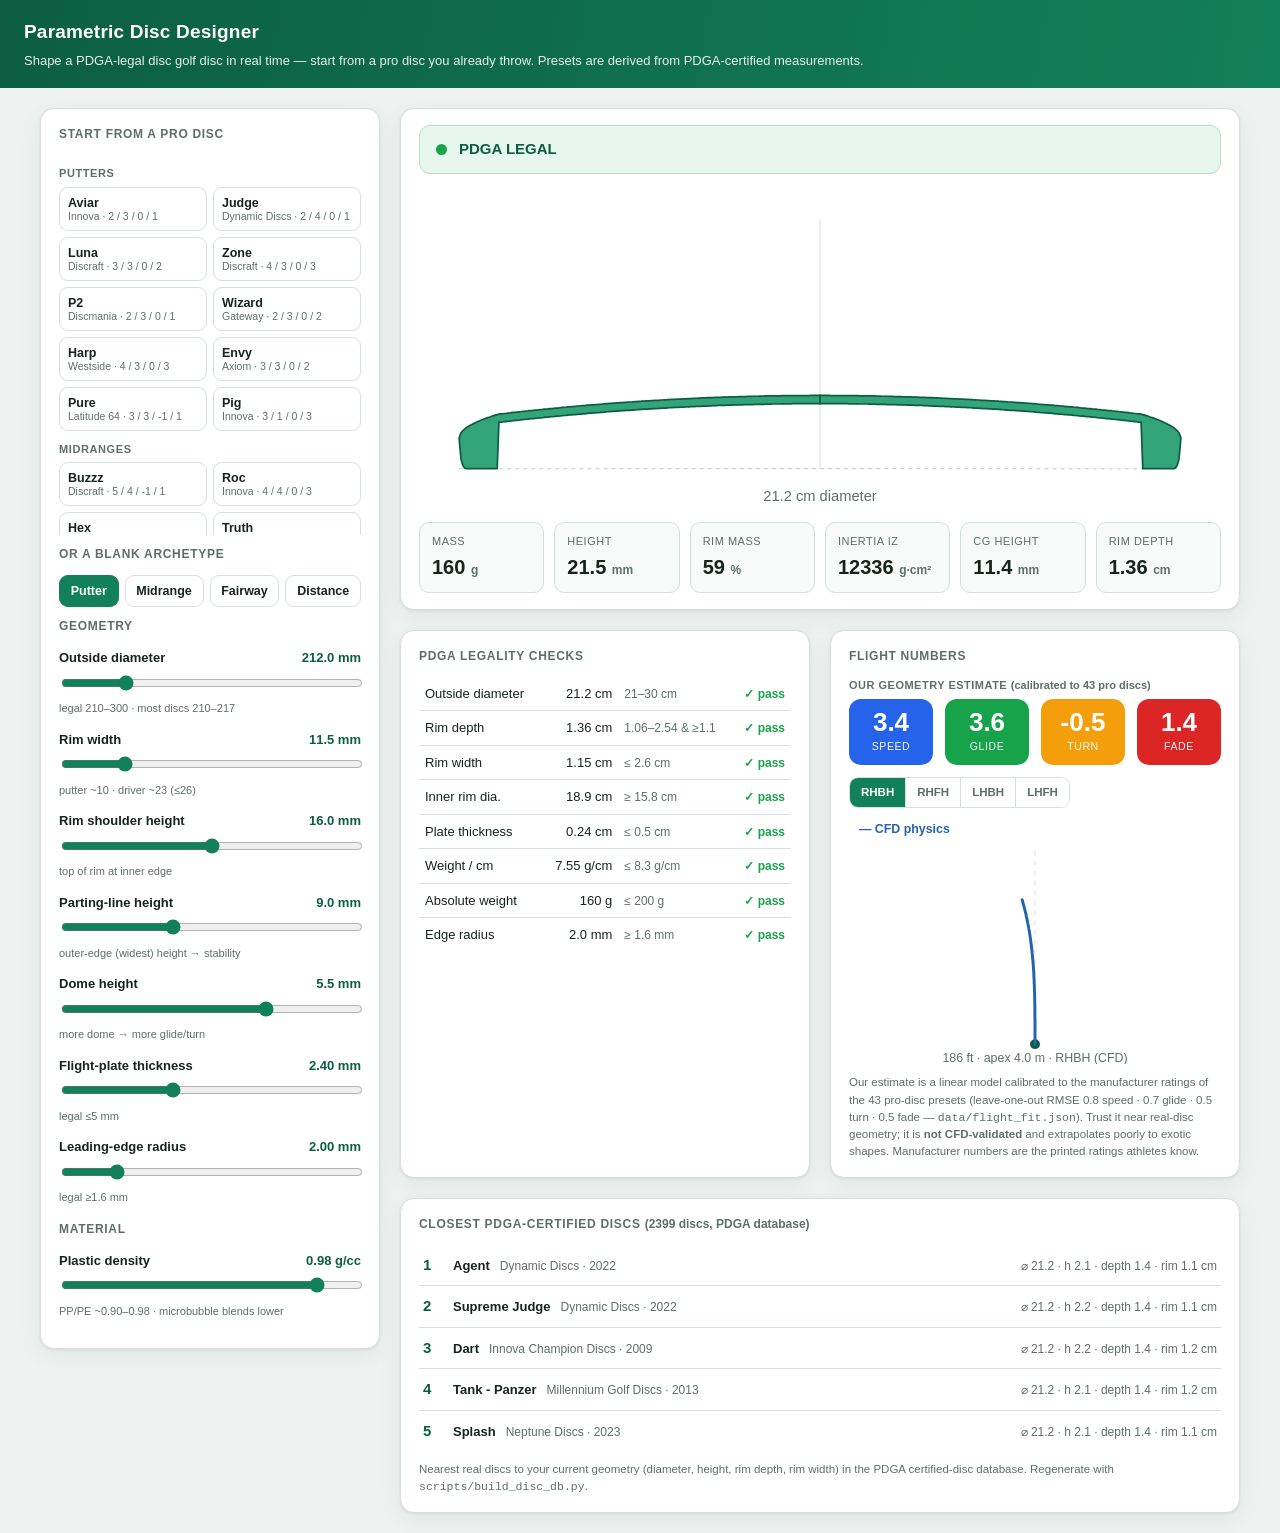
==== disc_designer.html @ d5e75ab6 "Disc Golf Production Lab: parametric designer, disc database, 6-DOF flight sim, CFD pipeline Co-Auth" ====
<!DOCTYPE html>
<html lang="en">
<head>
<meta charset="utf-8">
<meta name="viewport" content="width=device-width, initial-scale=1">
<title>Parametric Disc Designer</title>
<style>
  :root{
    --bg:#eef2f0; --panel:#ffffff; --ink:#16241d; --muted:#5d6f66;
    --line:#d6e0da; --accent:#12805a; --accent-d:#0c5e42;
    --pass:#16a34a; --fail:#dc2626;
    --speed:#2563eb; --glide:#16a34a; --turn:#f59e0b; --fade:#dc2626;
    --shadow:0 1px 3px rgba(20,40,30,.08),0 6px 24px rgba(20,40,30,.06);
  }
  *{box-sizing:border-box}
  body{margin:0;font:15px/1.5 -apple-system,BlinkMacSystemFont,"Segoe UI",Roboto,Helvetica,Arial,sans-serif;
       background:var(--bg);color:var(--ink)}
  header{padding:18px 24px;background:linear-gradient(100deg,var(--accent-d),var(--accent));color:#fff}
  header h1{margin:0;font-size:19px;letter-spacing:.2px}
  header p{margin:4px 0 0;font-size:13px;opacity:.9}
  .wrap{max-width:1240px;margin:20px auto;padding:0 20px;display:grid;
        grid-template-columns:340px 1fr;gap:20px;align-items:start}
  .card{background:var(--panel);border:1px solid var(--line);border-radius:14px;
        box-shadow:var(--shadow);padding:16px 18px}
  .card h2{margin:0 0 12px;font-size:12px;text-transform:uppercase;letter-spacing:.7px;color:var(--muted)}
  .cat{font-size:11px;font-weight:700;text-transform:uppercase;letter-spacing:.6px;color:var(--muted);margin:10px 0 5px}
  .presets{display:flex;flex-wrap:wrap;gap:6px;margin-bottom:2px}
  .presets button{flex:1 1 45%;padding:8px 8px;border:1px solid var(--line);background:#fff;color:var(--ink);
        border-radius:9px;font-size:12.5px;font-weight:600;cursor:pointer;transition:.15s;text-align:left}
  .presets button small{display:block;font-weight:500;font-size:10.5px;color:var(--muted)}
  .presets button:hover{border-color:var(--accent);color:var(--accent-d)}
  .presets button.active{background:var(--accent);border-color:var(--accent);color:#fff}
  .presets button.active small{color:#d8efe5}
  .presets.arch button{flex:1 1 auto;text-align:center}
  #prodiscs{max-height:380px;overflow-y:auto;padding-right:6px;margin-right:-6px}
  .slider{margin:13px 0}
  .slider .row{display:flex;justify-content:space-between;align-items:baseline;margin-bottom:2px}
  .slider label{font-size:13px;font-weight:600}
  .slider .val{font-variant-numeric:tabular-nums;font-size:13px;color:var(--accent-d);font-weight:700}
  .slider .hint{font-size:11px;color:var(--muted)}
  input[type=range]{width:100%;accent-color:var(--accent);height:22px}
  .stage{display:grid;grid-template-columns:1fr;gap:20px}
  .disc-view{position:relative}
  svg{width:100%;height:auto;display:block}
  .legalbar{display:flex;align-items:center;gap:12px;padding:12px 16px;border-radius:11px;font-weight:700;margin-bottom:14px}
  .legalbar.ok{background:#e7f6ee;color:#0c5e42;border:1px solid #b6e2c9}
  .legalbar.no{background:#fdeaea;color:#a71d1d;border:1px solid #f3c0c0}
  .legalbar .dot{width:11px;height:11px;border-radius:50%}
  .legalbar.ok .dot{background:var(--pass)} .legalbar.no .dot{background:var(--fail)}
  .grid2{display:grid;grid-template-columns:repeat(auto-fit,minmax(120px,1fr));gap:10px}
  .tile{background:#f7faf8;border:1px solid var(--line);border-radius:10px;padding:10px 12px}
  .tile .k{font-size:11px;color:var(--muted);text-transform:uppercase;letter-spacing:.5px}
  .tile .v{font-size:20px;font-weight:700;font-variant-numeric:tabular-nums;margin-top:2px}
  .tile .v small{font-size:12px;font-weight:600;color:var(--muted)}
  table.checks{width:100%;border-collapse:collapse;font-size:13px}
  table.checks td,table.checks th{padding:7px 6px;border-bottom:1px solid var(--line)}
  table.checks th{font-size:11px;text-transform:uppercase;letter-spacing:.5px;color:var(--muted);text-align:right;font-weight:700}
  table.checks th:first-child{text-align:left}
  table.checks tr:last-child td{border-bottom:none}
  .badge{display:inline-flex;align-items:center;gap:5px;font-weight:700;font-size:12px}
  .badge.p{color:var(--pass)} .badge.f{color:var(--fail)}
  .flight{display:flex;gap:12px;flex-wrap:wrap}
  .fnum{flex:1 1 80px;text-align:center;border-radius:12px;padding:10px 6px;color:#fff}
  .fnum .n{font-size:26px;font-weight:800;line-height:1}
  .fnum .l{font-size:10.5px;text-transform:uppercase;letter-spacing:.6px;opacity:.95;margin-top:4px}
  .fnum.ghost{background:#fff!important;border:2px dashed var(--line);color:var(--ink)}
  .fnum.ghost .l{color:var(--muted)}
  .flightlbl{font-size:11px;font-weight:700;color:var(--muted);text-transform:uppercase;letter-spacing:.5px;margin:10px 0 6px}
  .note{font-size:11.5px;color:var(--muted);margin-top:10px}
  .two{display:grid;grid-template-columns:1fr 1fr;gap:20px}
  .match{display:flex;align-items:baseline;gap:10px;padding:9px 4px;border-bottom:1px solid var(--line);font-size:13px}
  .match:last-child{border-bottom:none}
  .match .rank{font-weight:800;color:var(--accent-d);font-size:15px;min-width:20px}
  .match .name{font-weight:700}
  .match .mfr{color:var(--muted);font-size:12px}
  .match .specs{margin-left:auto;font-variant-numeric:tabular-nums;font-size:12px;color:var(--muted);text-align:right}
  .protag{display:inline-block;background:#eaf5f0;border:1px solid #b6e2c9;color:#0c5e42;
          border-radius:7px;padding:2px 8px;font-size:11.5px;font-weight:700;margin-left:8px}
  .handtoggle{display:flex;gap:0;border:1px solid var(--line);border-radius:9px;overflow:hidden;width:fit-content}
  .handtoggle button{border:none;background:#fff;font:inherit;font-size:11.5px;font-weight:700;
    padding:6px 11px;cursor:pointer;color:var(--muted);border-right:1px solid var(--line)}
  .handtoggle button:last-child{border-right:none}
  .handtoggle button.active{background:var(--accent);color:#fff}
  @media(max-width:1000px){.wrap{grid-template-columns:1fr}.two{grid-template-columns:1fr}}
</style>
</head>
<body>
<header>
  <h1>Parametric Disc Designer</h1>
  <p>Shape a PDGA-legal disc golf disc in real time — start from a pro disc you already throw. Presets are derived from PDGA-certified measurements.</p>
</header>

<div class="wrap">
  <!-- CONTROLS -->
  <div class="card" id="controls">
    <h2>Start from a pro disc</h2>
    <div id="prodiscs"></div>
    <div style="height:10px"></div>
    <h2>Or a blank archetype</h2>
    <div class="presets arch" id="presets"></div>
    <div style="height:8px"></div>
    <h2>Geometry</h2>
    <div id="geo"></div>
    <h2 style="margin-top:14px">Material</h2>
    <div id="mat"></div>
  </div>

  <!-- STAGE -->
  <div class="stage">
    <div class="card disc-view">
      <div id="legalbar" class="legalbar ok"><span class="dot"></span><span id="legaltext">PDGA LEGAL</span></div>
      <svg id="svg" viewBox="0 0 600 240" preserveAspectRatio="xMidYMid meet" aria-label="disc cross-section"></svg>
      <div class="grid2" id="tiles" style="margin-top:14px"></div>
      <div id="fidelity"></div>
    </div>

    <div class="two">
      <div class="card">
        <h2>PDGA legality checks</h2>
        <table class="checks"><tbody id="checks"></tbody></table>
      </div>
      <div class="card">
        <h2>Flight numbers</h2>
        <div id="mfrflight"></div>
        <div class="flightlbl">Our geometry estimate <span style="text-transform:none;letter-spacing:0;font-weight:600" id="estlbl"></span></div>
        <div class="flight" id="flight"></div>
        <div class="handtoggle" id="hand" style="margin-top:12px"></div>
        <svg id="path" viewBox="0 0 300 200" style="margin-top:8px" aria-label="illustrative flight path"></svg>
        <div class="note" id="estnote"></div>
      </div>
    </div>

    <div class="card">
      <h2>Closest PDGA-certified discs <span style="text-transform:none;letter-spacing:0;font-weight:600" id="dbcount"></span></h2>
      <div id="matches"></div>
      <div class="note">Nearest real discs to your current geometry (diameter, height, rim depth, rim width) in the PDGA certified-disc database. Regenerate with <code>scripts/build_disc_db.py</code>.</div>
    </div>
  </div>
</div>

<script src="disc_db.js"></script>
<script src="pro_discs.js"></script>
<script src="flight_fit.js"></script>
<script src="cfd_surrogate.js"></script>
<script src="cfd_flight.js"></script>
<script>
/* ---- compute (1:1 port of disc_model.py / disc_compute.js) ---- */
const clamp=(v,lo,hi)=>Math.min(Math.max(v,lo),hi);
function derived(p){const R=p.D_out_mm/2;return{R,R_in:R-p.rim_width_mm};}
function zTop(p,r){const{R,R_in}=derived(p);if(r<=R_in){const x=clamp(r/Math.max(R_in,1e-9),0,1);return p.rim_shoulder_mm+p.dome_mm*(1-Math.pow(x,2));}const u=clamp((r-R_in)/Math.max(p.rim_width_mm,1e-9),0,1);const drop=p.rim_shoulder_mm-p.parting_line_mm;return p.parting_line_mm+drop*Math.pow(1-u,1/2);}
function zBot(p,r){const{R,R_in}=derived(p);if(r<=R_in)return zTop(p,r)-p.plate_thick_mm;if(r>=R-p.nose_radius_mm){const t=clamp((r-(R-p.nose_radius_mm))/Math.max(p.nose_radius_mm,1e-9),0,1);return p.parting_line_mm*(1-Math.sqrt(Math.max(1-t*t,0)));}return 0;}
function massProperties(p,n){n=n||3000;const{R,R_in}=derived(p);const dr=R/(n-1);let V=0,Iz=0,Vz=0,rimV=0;for(let i=0;i<n;i++){const r=R*i/(n-1);const top=zTop(p,r),bot=zBot(p,r);const h=Math.max(top-bot,0);const zmid=.5*(top+bot);const ringV=2*Math.PI*r*h*dr;V+=ringV;Vz+=ringV*zmid;if(r>R_in)rimV+=ringV;const r_cm=r/10,h_cm=h/10;const dm=p.density_gcc*2*Math.PI*r_cm*h_cm*(dr/10);Iz+=dm*r_cm*r_cm;}const V_cm3=V/1000;return{volume_cm3:V_cm3,mass_g:V_cm3*p.density_gcc,Iz_gcm2:Iz,cg_height_mm:V>0?Vz/V:0,rim_mass_fraction:V>0?rimV/V:0,cavity_depth_mm:zTop(p,R_in)-p.plate_thick_mm,total_height_mm:zTop(p,0),inner_rim_dia_mm:2*R_in};}
function pdgaCheck(p,mp){mp=mp||massProperties(p);const D=p.D_out_mm/10,cav=mp.cavity_depth_mm/10,c=[];const add=(n,ok,v,l)=>c.push({name:n,pass:!!ok,value:v,limit:l});add("Outside diameter",D>=21&&D<=30,D.toFixed(1)+" cm","21–30 cm");add("Rim depth",cav>=.05*D&&cav<=.12*D&&cav>=1.1,cav.toFixed(2)+" cm",(.05*D).toFixed(2)+"–"+(.12*D).toFixed(2)+" & ≥1.1");add("Rim width",p.rim_width_mm/10<=2.6,(p.rim_width_mm/10).toFixed(2)+" cm","≤ 2.6 cm");add("Inner rim dia.",mp.inner_rim_dia_mm/10>=15.8,(mp.inner_rim_dia_mm/10).toFixed(1)+" cm","≥ 15.8 cm");add("Plate thickness",p.plate_thick_mm/10<=.5,(p.plate_thick_mm/10).toFixed(2)+" cm","≤ 0.5 cm");add("Weight / cm",mp.mass_g<=8.3*D,(mp.mass_g/D).toFixed(2)+" g/cm","≤ 8.3 g/cm");add("Absolute weight",mp.mass_g<=200,mp.mass_g.toFixed(0)+" g","≤ 200 g");add("Edge radius",p.nose_radius_mm>=1.6,p.nose_radius_mm.toFixed(1)+" mm","≥ 1.6 mm");return{checks:c,all:c.every(x=>x.pass)};}
function flightEstimate(p,mp){
  mp=mp||massProperties(p);
  if(typeof FLIGHT_FIT!=="undefined"){
    // calibrated linear models (scripts/fit_flight_numbers.py) — fit to the
    // manufacturer flight numbers of the pro-disc presets (data/pro_discs.json)
    const feat={rw:p.rim_width_mm,dia:p.D_out_mm,dome:p.dome_mm,
      h:mp.total_height_mm,cav:mp.cavity_depth_mm,
      pr:p.parting_line_mm/Math.max(p.rim_shoulder_mm,1e-9)};
    const out={};
    for(const k of ["speed","glide","turn","fade"]){
      const m=FLIGHT_FIT[k];
      let v=m.intercept;
      for(const f in m.features)v+=m.features[f]*feat[f];
      out[k]=Math.round(clamp(v,m.clamp[0],m.clamp[1])*10)/10;
    }
    return out;
  }
  // fallback: original uncalibrated heuristic (flight_fit.js missing)
  const speed=clamp(1+(p.rim_width_mm-6)/1.65,1,14);const glide=clamp(2+p.dome_mm/1.4+(mp.total_height_mm-18)/6,1,7);const understab=(p.parting_line_mm/Math.max(p.rim_shoulder_mm,1e-9))+p.dome_mm/12;const turn=clamp(1-(understab-.55)*8,-5,1);const fade=clamp(.5+(p.rim_width_mm-10)/6-p.dome_mm/10,0,5);return{speed:Math.round(speed*10)/10,glide:Math.round(glide*10)/10,turn:Math.round(turn*10)/10,fade:Math.round(fade*10)/10};
}

/* ---- parameter definitions & archetype presets ---- */
const PARAMS=[
  {k:"D_out_mm",label:"Outside diameter",min:210,max:220,step:.1,unit:"mm",hint:"legal 210–300 · most discs 210–217",grp:"geo"},
  {k:"rim_width_mm",label:"Rim width",min:8,max:26,step:.1,unit:"mm",hint:"putter ~10 · driver ~23 (≤26)",grp:"geo"},
  {k:"rim_shoulder_mm",label:"Rim shoulder height",min:10,max:22,step:.1,unit:"mm",hint:"top of rim at inner edge",grp:"geo"},
  {k:"parting_line_mm",label:"Parting-line height",min:5,max:16,step:.1,unit:"mm",hint:"outer-edge (widest) height → stability",grp:"geo"},
  {k:"dome_mm",label:"Dome height",min:0,max:8,step:.1,unit:"mm",hint:"more dome → more glide/turn",grp:"geo"},
  {k:"plate_thick_mm",label:"Flight-plate thickness",min:1.2,max:4.5,step:.05,unit:"mm",hint:"legal ≤5 mm",grp:"geo"},
  {k:"nose_radius_mm",label:"Leading-edge radius",min:1.6,max:4,step:.05,unit:"mm",hint:"legal ≥1.6 mm",grp:"geo"},
  {k:"density_gcc",label:"Plastic density",min:.85,max:1.00,step:.005,unit:"g/cc",hint:"PP/PE ~0.90–0.98 · microbubble blends lower",grp:"mat"},
];
const PRESETS={
  Putter:{D_out_mm:212,rim_width_mm:11.5,rim_shoulder_mm:16,parting_line_mm:9,dome_mm:5.5,plate_thick_mm:2.4,nose_radius_mm:2.0,density_gcc:.98},
  Midrange:{D_out_mm:212,rim_width_mm:13.5,rim_shoulder_mm:14.5,parting_line_mm:10,dome_mm:3.5,plate_thick_mm:2.2,nose_radius_mm:2.2,density_gcc:.97},
  Fairway:{D_out_mm:212,rim_width_mm:17.5,rim_shoulder_mm:13.5,parting_line_mm:9,dome_mm:2.0,plate_thick_mm:1.9,nose_radius_mm:1.8,density_gcc:.95},
  Distance:{D_out_mm:211,rim_width_mm:22,rim_shoulder_mm:13.5,parting_line_mm:8,dome_mm:1.0,plate_thick_mm:1.6,nose_radius_mm:1.7,density_gcc:.90},
};

/* ---- pro disc library ------------------------------------------------
   PRO_DISCS is generated from data/pro_discs.json by scripts/build_disc_db.py
   (loaded via pro_discs.js): PDGA-certified measurements (dia/h/rd/rw in mm,
   wt in g) + manufacturer flight numbers. Geometry derivation below fills in
   what the PDGA doesn't publish (plate thickness, parting line, nose radius)
   with per-class estimates. */
if(typeof PRO_DISCS==="undefined")window.PRO_DISCS=[];
const CLASS_EST={ // per-class estimates for what PDGA doesn't publish
  Putter:  {plate:3.2,nose:3.0},
  Midrange:{plate:2.6,nose:2.5},
  Fairway: {plate:2.0,nose:2.0},
  Distance:{plate:1.7,nose:1.7},
};
function paramsFromCertified(d){
  const est=CLASS_EST[d.cls];
  const shoulder=d.rd+est.plate;                       // cavity depth = shoulder − plate
  const dome=clamp(d.h-shoulder,0.2,8);                // total height = shoulder + dome
  const stab=d.fl?d.fl[3]+d.fl[2]:1;                   // fade+turn: net stability (neutral if unknown)
  const parting=clamp(shoulder*(0.60-0.04*stab),5,shoulder-2); // estimated: lower parting line → more overstable
  const p={D_out_mm:d.dia,rim_width_mm:d.rw,rim_shoulder_mm:+shoulder.toFixed(1),
    parting_line_mm:+parting.toFixed(1),dome_mm:+dome.toFixed(1),
    plate_thick_mm:est.plate,nose_radius_mm:est.nose,density_gcc:.95};
  // fit density so the model's mass lands on the certified max weight (clamped to real
  // plastics). PDGA lists max weight rounded up, so also respect the exact 8.3 g/cm rule.
  const target=Math.min(d.wt,8.3*d.dia/10)-0.5;
  const vol=massProperties({...p,density_gcc:1}).volume_cm3;
  p.density_gcc=+clamp(target/Math.max(vol,1e-9),.85,1.00).toFixed(3);
  return p;
}

let P={...PRESETS.Putter};
let activePro=null;     // index into PRO_DISCS, or null
let importedDisc=null;  // disc handed over from the database browser (index.html), or null
function activeDisc(){return activePro!==null?PRO_DISCS[activePro]:importedDisc;}

/* ---- build controls ---- */
const geoEl=document.getElementById("geo"),matEl=document.getElementById("mat");
const sliderEls={};
PARAMS.forEach(def=>{
  const wrap=document.createElement("div");wrap.className="slider";
  wrap.innerHTML=`<div class="row"><label>${def.label}</label><span class="val" id="v_${def.k}"></span></div>
    <input type="range" min="${def.min}" max="${def.max}" step="${def.step}" id="s_${def.k}">
    <div class="hint">${def.hint}</div>`;
  (def.grp==="mat"?matEl:geoEl).appendChild(wrap);
  const input=wrap.querySelector("input");
  input.addEventListener("input",()=>{P[def.k]=parseFloat(input.value);clearActivePreset();activePro=null;importedDisc=null;render();});
  sliderEls[def.k]={input,val:wrap.querySelector(`#v_${def.k}`),def};
});

const proEl=document.getElementById("prodiscs");
if(!PRO_DISCS.length)proEl.innerHTML='<div class="hint" style="font-size:12px;color:var(--muted)">pro_discs.js not found — run <code>scripts/build_disc_db.py</code></div>';
["Putter","Midrange","Fairway","Distance"].forEach(cls=>{
  const lbl=document.createElement("div");lbl.className="cat";lbl.textContent=cls+"s";
  proEl.appendChild(lbl);
  const row=document.createElement("div");row.className="presets";
  PRO_DISCS.forEach((d,i)=>{
    if(d.cls!==cls)return;
    const b=document.createElement("button");b.dataset.pro=i;
    b.innerHTML=`${d.name}<small>${d.mfr} · ${d.fl.join(" / ")}</small>`;
    b.addEventListener("click",()=>{P=paramsFromCertified(d);activePro=i;importedDisc=null;
      setActivePreset(null);setActivePro(i);syncSliders();render();});
    row.appendChild(b);
  });
  proEl.appendChild(row);
});
function setActivePro(i){proEl.querySelectorAll("button").forEach(b=>b.classList.toggle("active",b.dataset.pro==i));}

const presetsEl=document.getElementById("presets");
Object.keys(PRESETS).forEach(name=>{
  const b=document.createElement("button");b.textContent=name;b.dataset.p=name;
  b.addEventListener("click",()=>{P={...PRESETS[name]};activePro=null;importedDisc=null;
    setActivePreset(name);setActivePro(-1);syncSliders();render();});
  presetsEl.appendChild(b);
});
function setActivePreset(n){[...presetsEl.children].forEach(b=>b.classList.toggle("active",b.dataset.p===n));}
function clearActivePreset(){setActivePreset(null);setActivePro(-1);}
function syncSliders(){PARAMS.forEach(d=>{sliderEls[d.k].input.value=P[d.k];});}

/* ---- closest certified discs ---- */
const DB=(typeof DISC_DB!=="undefined")?DISC_DB:[];
document.getElementById("dbcount").textContent=DB.length?`(${DB.length} discs, PDGA database)`:"(disc_db.js not found — run scripts/build_disc_db.py)";
function closestDiscs(mp,k){
  // distance in mm-space, each dimension scaled by a typical spread
  const q=[P.D_out_mm,mp.total_height_mm,mp.cavity_depth_mm,P.rim_width_mm];
  const w=[1/3,1/1.5,1/1,1/1];  // dia varies least per mm of "feel"; rim width/depth matter most
  return DB.map(d=>{
    let s=0;for(let j=0;j<4;j++){const diff=(q[j]-d[2+j])*w[j];s+=diff*diff;}
    return{d,score:Math.sqrt(s)};
  }).sort((a,b)=>a.score-b.score).slice(0,k);
}

/* ---- rendering ---- */
const svg=document.getElementById("svg");
function render(){
  PARAMS.forEach(d=>{const s=sliderEls[d.k];s.val.textContent=P[d.k].toFixed(d.step<.1?2:1)+" "+d.unit;});
  const mp=massProperties(P),chk=pdgaCheck(P,mp),fl=flightEstimate(P,mp);

  /* legal bar */
  const lb=document.getElementById("legalbar"),lt=document.getElementById("legaltext");
  lb.className="legalbar "+(chk.all?"ok":"no");
  const ad=activeDisc();
  lt.innerHTML=(chk.all?"PDGA LEGAL":"OUT OF SPEC — "+chk.checks.filter(c=>!c.pass).map(c=>c.name).join(", "))
    +(ad?`<span class="protag">based on ${ad.mfr} ${ad.name}</span>`:"");

  /* cross-section */
  drawSection(mp);

  /* tiles */
  const tiles=[
    ["Mass",mp.mass_g.toFixed(0),"g"],
    ["Height",mp.total_height_mm.toFixed(1),"mm"],
    ["Rim mass",(mp.rim_mass_fraction*100).toFixed(0),"%"],
    ["Inertia Iz",mp.Iz_gcm2.toFixed(0),"g·cm²"],
    ["CG height",mp.cg_height_mm.toFixed(1),"mm"],
    ["Rim depth",(mp.cavity_depth_mm/10).toFixed(2),"cm"],
  ];
  document.getElementById("tiles").innerHTML=tiles.map(t=>
    `<div class="tile"><div class="k">${t[0]}</div><div class="v">${t[1]} <small>${t[2]}</small></div></div>`).join("");

  /* certified-vs-model fidelity table */
  const fid=document.getElementById("fidelity");
  if(ad){
    const d=ad;
    const rows=[
      ["Diameter",d.dia/10+" cm",(P.D_out_mm/10).toFixed(1)+" cm"],
      ["Height",(d.h/10).toFixed(1)+" cm",(mp.total_height_mm/10).toFixed(1)+" cm"],
      ["Rim depth",(d.rd/10).toFixed(1)+" cm",(mp.cavity_depth_mm/10).toFixed(2)+" cm"],
      ["Rim width",(d.rw/10).toFixed(1)+" cm",(P.rim_width_mm/10).toFixed(2)+" cm"],
      ["Max weight",d.wt.toFixed(1)+" g",mp.mass_g.toFixed(1)+" g"],
    ];
    fid.innerHTML=`<h2 style="margin-top:16px">PDGA-certified spec vs this model</h2>
      <table class="checks"><tbody>
      <tr><th>Property</th><th>Certified</th><th>Model</th></tr>
      ${rows.map(r=>`<tr><td>${r[0]}</td><td style="text-align:right;font-variant-numeric:tabular-nums">${r[1]}</td><td style="text-align:right;font-variant-numeric:tabular-nums">${r[2]}</td></tr>`).join("")}
      </tbody></table>
      <div class="note">Certified values from the PDGA database. Plate thickness, parting line, and nose radius aren't published — the model estimates them per class, so small differences are expected.</div>`;
  }else fid.innerHTML="";

  /* checks */
  document.getElementById("checks").innerHTML=chk.checks.map(c=>
    `<tr><td>${c.name}</td><td style="text-align:right;font-variant-numeric:tabular-nums">${c.value}</td>
     <td style="color:var(--muted);font-size:12px">${c.limit}</td>
     <td style="text-align:right"><span class="badge ${c.pass?'p':'f'}">${c.pass?'✓ pass':'✕ fail'}</span></td></tr>`).join("");

  /* flight numbers: manufacturer (if pro preset) + our estimate */
  const cols={speed:"var(--speed)",glide:"var(--glide)",turn:"var(--turn)",fade:"var(--fade)"};
  const mfr=document.getElementById("mfrflight");
  if(ad&&ad.fl){
    mfr.innerHTML=`<div class="flightlbl">${ad.mfr} ${ad.name} — manufacturer rating</div>
      <div class="flight">${["speed","glide","turn","fade"].map((k,j)=>
      `<div class="fnum" style="background:${cols[k]}"><div class="n">${ad.fl[j]}</div><div class="l">${k}</div></div>`).join("")}</div>`;
  }else mfr.innerHTML="";
  document.getElementById("flight").innerHTML=["speed","glide","turn","fade"].map(k=>
    `<div class="fnum ${ad&&ad.fl?"ghost":""}" style="background:${cols[k]}"><div class="n">${fl[k]}</div><div class="l">${k}</div></div>`).join("");
  drawPath(fl);

  /* closest certified discs */
  if(DB.length){
    const top=closestDiscs(mp,5);
    document.getElementById("matches").innerHTML=top.map((m,i)=>
      `<div class="match"><span class="rank">${i+1}</span>
        <span class="name">${m.d[1]}</span><span class="mfr">${m.d[0]} · ${m.d[8]}</span>
        <span class="specs">⌀ ${(m.d[2]/10).toFixed(1)} · h ${(m.d[3]/10).toFixed(1)} · depth ${(m.d[4]/10).toFixed(1)} · rim ${(m.d[5]/10).toFixed(1)} cm</span>
      </div>`).join("");
  }
}

function drawSection(mp){
  const R=P.D_out_mm/2, N=200;
  const pts=[];for(let i=0;i<N;i++){const r=R*i/(N-1);pts.push([r,zBot(P,r)]);}
  for(let i=N-1;i>=0;i--){const r=R*i/(N-1);pts.push([r,zTop(P,r)]);}
  // world bounds
  const maxZ=mp.total_height_mm+2, W=600,H=240,pad=30;
  const sx=(W-2*pad)/(2*R), sz=(H-2*pad)/maxZ, s=Math.min(sx,sz);
  const cx=W/2, gy=H-pad; // ground baseline
  const X=(r,sgn)=>cx+sgn*r*s, Y=z=>gy-z*s;
  const half=sgn=>{let d="M";pts.forEach((pt,i)=>{d+=(i?"L":"")+X(pt[0],sgn).toFixed(1)+","+Y(pt[1]).toFixed(1)+" ";});return d+"Z";};
  const grid=`<line x1="${pad}" y1="${gy}" x2="${W-pad}" y2="${gy}" stroke="#c9d6cf" stroke-dasharray="3 3"/>
    <line x1="${cx}" y1="${pad-6}" x2="${cx}" y2="${gy}" stroke="#e0e8e3"/>`;
  const dimW=`<text x="${cx}" y="${H-6}" text-anchor="middle" fill="#5d6f66" font-size="11">${(P.D_out_mm/10).toFixed(1)} cm diameter</text>`;
  svg.innerHTML=grid+
    `<path d="${half(1)}" fill="#1d9b6c" fill-opacity=".9" stroke="#0c5e42" stroke-width="1.3"/>`+
    `<path d="${half(-1)}" fill="#1d9b6c" fill-opacity=".9" stroke="#0c5e42" stroke-width="1.3"/>`+
    dimW;
}

/* ---- throw style: which way turn/fade break depends on hand + grip ----
   RHBH and LHFH: turn drifts right, fade breaks left.
   LHBH and RHFH: the exact mirror. */
const THROW_STYLES=["RHBH","RHFH","LHBH","LHFH"];
const THROW_MIRROR={RHBH:1,LHFH:1,RHFH:-1,LHBH:-1};
let throwStyle="RHBH";
const handEl=document.getElementById("hand");
THROW_STYLES.forEach(s=>{
  const b=document.createElement("button");b.textContent=s;b.dataset.ts=s;
  b.addEventListener("click",()=>{throwStyle=s;
    [...handEl.children].forEach(x=>x.classList.toggle("active",x.dataset.ts===s));render();});
  handEl.appendChild(b);
});
handEl.firstChild.classList.add("active");

function pathFor(fl,mirror,teeY,topY,cx){
  const dist=fl.speed*7+fl.glide*8; // ~feet
  const maxDist=14*7+7*8;
  const span=teeY-topY, amp=70;
  const rightPush=Math.max(0,-fl.turn), leftPush=fl.fade;
  let d="M";const K=60;
  for(let i=0;i<=K;i++){const t=i/K;
    const y=teeY-span*(dist/maxDist)*t;
    const dx=rightPush*(amp/5)*Math.sin(Math.PI*t*0.92)-leftPush*(amp/6)*Math.pow(clamp((t-.45)/.55,0,1),2);
    d+=(i?"L":"")+(cx+mirror*dx).toFixed(1)+","+y.toFixed(1)+" ";}
  return d;
}
function drawPath(fl){
  const el=document.getElementById("path"),W=300,Ht=200,pad=16;
  const teeY=Ht-pad, topY=pad+10, cx=W/2, span=teeY-topY;
  const mirror=THROW_MIRROR[throwStyle];
  const ad=activeDisc();

  // CFD-surrogate physics: geometry -> aero coeffs -> real 6-DOF trajectory.
  // Falls back to the old flight-number heuristic path if the CFD files are absent.
  let cfd=null;
  if(typeof CFDFlight!=="undefined" && typeof CFD_SURROGATE!=="undefined"){
    try{
      const res=CFDFlight.simulateFlight(P,massProperties(P),{v0:24,launch_deg:10,handed:"RHBH"});
      const pxPerFt=span/250;                       // ~big-arm distance fills the box
      let d="M"; const N=res.x.length, step=Math.max(1,Math.floor(N/80));
      for(let i=0;i<N;i+=step){                      // x downrange -> up; +y (left) -> across
        const vx=cx-mirror*(res.y[i]/0.3048)*pxPerFt;
        const vy=teeY-Math.min((res.x[i]/0.3048)*pxPerFt,span);
        d+=(d.length>1?"L":"")+vx.toFixed(1)+","+vy.toFixed(1)+" ";
      }
      cfd={d,distFt:res.distance_ft,apex:res.apex_m};
    }catch(e){cfd=null;}
  }

  let paths="",legend="";
  if(ad&&ad.fl){
    const mfrFl={speed:ad.fl[0],glide:ad.fl[1],turn:ad.fl[2],fade:ad.fl[3]};
    paths+=`<path d="${pathFor(mfrFl,mirror,teeY,topY,cx)}" fill="none" stroke="#12805a" stroke-width="2.6" stroke-linecap="round"/>`;
  }
  if(cfd){
    paths+=`<path d="${cfd.d}" fill="none" stroke="#2563b0" stroke-width="2.4" stroke-linecap="round" stroke-linejoin="round"/>`;
    legend=(ad&&ad.fl?`<text x="8" y="14" fill="#12805a" font-size="10" font-weight="700">— rated</text>`:"")+
           `<text x="8" y="${ad&&ad.fl?27:14}" fill="#2563b0" font-size="10" font-weight="700">— CFD physics</text>`;
  }else{
    paths+=`<path d="${pathFor(fl,mirror,teeY,topY,cx)}" fill="none" stroke="#8aa89b" stroke-width="2" stroke-dasharray="5 4" stroke-linecap="round"/>`;
  }
  const cap=cfd?`${cfd.distFt.toFixed(0)} ft · apex ${cfd.apex.toFixed(1)} m · ${throwStyle} (CFD)`
               :`tee · illustrative ${throwStyle} flat throw`;
  el.innerHTML=`<line x1="${cx}" y1="${teeY}" x2="${cx}" y2="${topY}" stroke="#e0e8e3" stroke-dasharray="4 4"/>
    <circle cx="${cx}" cy="${teeY}" r="4" fill="#0c5e42"/>${paths}${legend}
    <text x="${cx}" y="${Ht-2}" text-anchor="middle" fill="#5d6f66" font-size="10">${cap}</text>`;
}

/* ---- disc handed over from the database browser (index.html) via URL hash ---- */
function loadFromHash(){
  const m=location.hash.match(/^#disc\?(.*)$/);
  if(!m)return false;
  const q=new URLSearchParams(m[1]);
  const num=k=>parseFloat(q.get(k));
  const d={mfr:q.get("mfr")||"?",name:q.get("name")||"?",
    dia:num("dia"),h:num("h"),rd:num("rd"),rw:num("rw"),wt:num("wt"),fl:null};
  if([d.dia,d.h,d.rd,d.rw,d.wt].some(v=>!isFinite(v)))return false;
  d.cls=d.rw<13?"Putter":d.rw<16?"Midrange":d.rw<21?"Fairway":"Distance";
  P=paramsFromCertified(d);importedDisc=d;activePro=null;
  // big vintage discs can exceed the default slider ranges — widen to fit
  PARAMS.forEach(def=>{const s=sliderEls[def.k].input;
    if(P[def.k]>parseFloat(s.max))s.max=Math.ceil(P[def.k]);
    if(P[def.k]<parseFloat(s.min))s.min=Math.floor(P[def.k]);});
  setActivePreset(null);setActivePro(-1);
  return true;
}
if(typeof FLIGHT_FIT==="undefined"){
  document.getElementById("estlbl").textContent="(uncalibrated heuristic — run scripts/fit_flight_numbers.py)";
  document.getElementById("estnote").innerHTML="Our estimate is a rough geometry heuristic — <b>not calibrated, not CFD-validated</b>. Run <code>scripts/fit_flight_numbers.py</code> to generate <code>flight_fit.js</code>.";
}else{
  // pull calibration stats straight from the fit so this text can't go stale
  const n=PRO_DISCS.length||"the";
  const rm=k=>FLIGHT_FIT[k].loo_rmse.toFixed(1);
  document.getElementById("estlbl").textContent=`(calibrated to ${n} pro discs)`;
  document.getElementById("estnote").innerHTML=
    `Our estimate is a linear model calibrated to the manufacturer ratings of the ${n} pro-disc presets `+
    `(leave-one-out RMSE ${rm("speed")} speed · ${rm("glide")} glide · ${rm("turn")} turn · ${rm("fade")} fade — `+
    `<code>data/flight_fit.json</code>). Trust it near real-disc geometry; it is <b>not CFD-validated</b> and `+
    `extrapolates poorly to exotic shapes. Manufacturer numbers are the printed ratings athletes know.`;
}
if(!loadFromHash())setActivePreset("Putter");
window.addEventListener("hashchange",()=>{if(loadFromHash()){syncSliders();render();}});
syncSliders();render();
</script>
</body>
</html>
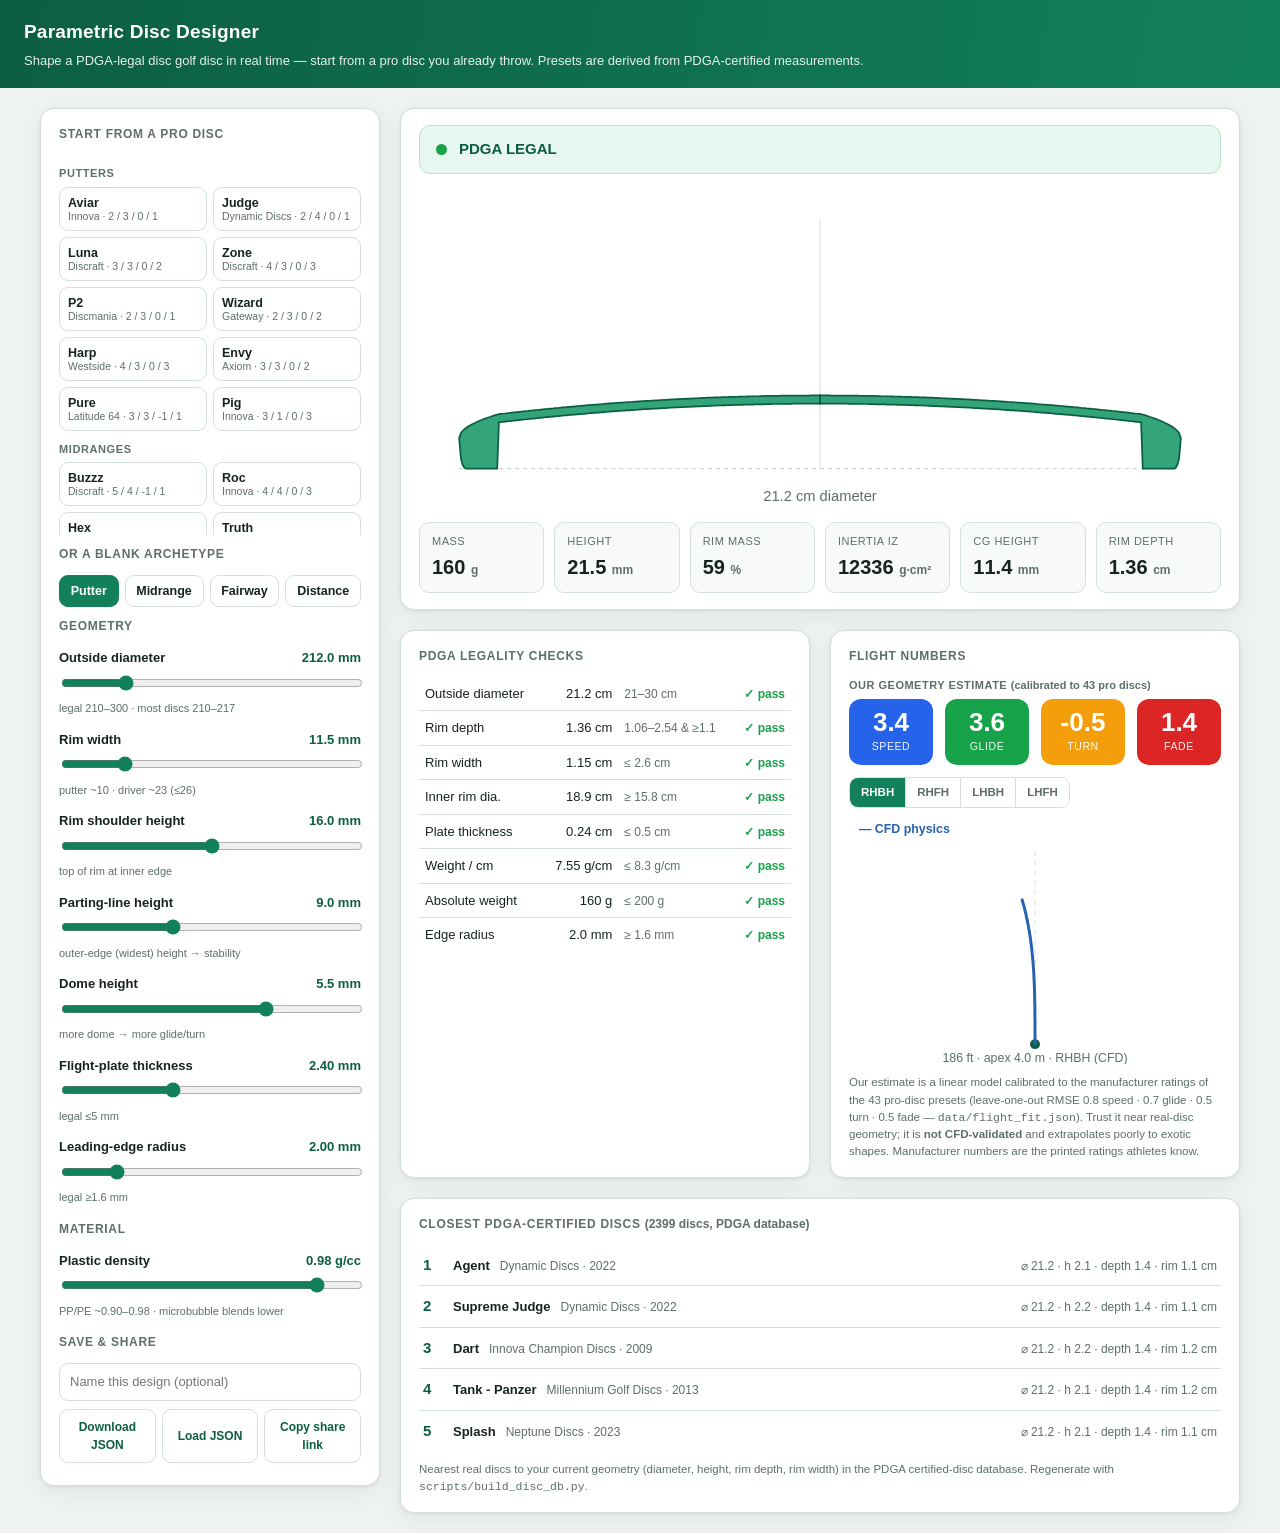
==== commit 532eee43: "Designer: save/load disc profiles as JSON + shareable design links Download JSON (params/mp match cf" ====
--- a/disc_designer.html
+++ b/disc_designer.html
@@ -81,6 +81,12 @@
     padding:6px 11px;cursor:pointer;color:var(--muted);border-right:1px solid var(--line)}
   .handtoggle button:last-child{border-right:none}
   .handtoggle button.active{background:var(--accent);color:#fff}
+  .saverow input[type=text]{width:100%;padding:8px 10px;border:1px solid var(--line);border-radius:9px;
+    font:inherit;font-size:13px;margin-bottom:8px;background:#fff}
+  .saverow .btns{display:flex;gap:6px;flex-wrap:wrap}
+  .saverow .btns button{flex:1 1 30%;padding:8px 6px;border:1px solid var(--line);background:#fff;
+    border-radius:9px;font:inherit;font-size:12px;font-weight:700;color:var(--accent-d);cursor:pointer;transition:.15s}
+  .saverow .btns button:hover{border-color:var(--accent)}
   @media(max-width:1000px){.wrap{grid-template-columns:1fr}.two{grid-template-columns:1fr}}
 </style>
 </head>
@@ -103,6 +109,17 @@
     <div id="geo"></div>
     <h2 style="margin-top:14px">Material</h2>
     <div id="mat"></div>
+    <h2 style="margin-top:14px">Save &amp; share</h2>
+    <div class="saverow">
+      <input type="text" id="dname" placeholder="Name this design (optional)" maxlength="60">
+      <div class="btns">
+        <button id="btn_save">Download JSON</button>
+        <button id="btn_load">Load JSON</button>
+        <button id="btn_share">Copy share link</button>
+      </div>
+      <input type="file" id="loadfile" accept=".json,application/json" hidden>
+      <div class="hint" id="savemsg" style="margin-top:6px"></div>
+    </div>
   </div>
 
   <!-- STAGE -->
@@ -445,8 +462,76 @@
     <text x="${cx}" y="${Ht-2}" text-anchor="middle" fill="#5d6f66" font-size="10">${cap}</text>`;
 }
 
+/* ---- save / load / share ---- */
+const DESIGN_KEYS=PARAMS.map(d=>d.k);
+const nameEl=document.getElementById("dname"),saveMsg=document.getElementById("savemsg");
+function msg(t){saveMsg.textContent=t;clearTimeout(msg._t);msg._t=setTimeout(()=>saveMsg.textContent="",5000);}
+function widenSliders(){PARAMS.forEach(def=>{const s=sliderEls[def.k].input;
+  if(P[def.k]>parseFloat(s.max))s.max=Math.ceil(P[def.k]);
+  if(P[def.k]<parseFloat(s.min))s.min=Math.floor(P[def.k]);});}
+function applyParams(src,name){
+  const p={};
+  for(const k of DESIGN_KEYS){
+    const v=parseFloat(src[k]);
+    if(!isFinite(v)){
+      if(k==="density_gcc"){p[k]=P.density_gcc;continue;} // CFD case files omit density
+      throw new Error("missing "+k);
+    }
+    p[k]=v;
+  }
+  P=p;activePro=null;importedDisc=null;
+  widenSliders();setActivePreset(null);setActivePro(-1);
+  nameEl.value=name||"";
+  syncSliders();render();
+}
+function designJSON(){
+  const mp=massProperties(P),ad=activeDisc();
+  // params/mp keys intentionally match cfd/test_case.json so a saved design
+  // can feed the CFD pipeline directly
+  return{format:"discgolf-design-v1",name:nameEl.value.trim()||null,
+    based_on:ad?{mfr:ad.mfr,name:ad.name}:null,
+    params:{...P},
+    mp:{mass_g:+mp.mass_g.toFixed(2),Iz_gcm2:+mp.Iz_gcm2.toFixed(1),
+        total_height_mm:+mp.total_height_mm.toFixed(2),cavity_depth_mm:+mp.cavity_depth_mm.toFixed(2),
+        cg_height_mm:+mp.cg_height_mm.toFixed(2)},
+    flight_estimate:flightEstimate(P,mp),pdga_legal:pdgaCheck(P,mp).all};
+}
+document.getElementById("btn_save").addEventListener("click",()=>{
+  const d=designJSON();
+  const slug=(d.name||"disc-design").toLowerCase().replace(/[^a-z0-9]+/g,"-").replace(/^-+|-+$/g,"")||"disc-design";
+  const a=document.createElement("a");
+  a.href=URL.createObjectURL(new Blob([JSON.stringify(d,null,2)],{type:"application/json"}));
+  a.download=slug+".json";a.click();URL.revokeObjectURL(a.href);
+  msg("Saved "+a.download);
+});
+const fileEl=document.getElementById("loadfile");
+document.getElementById("btn_load").addEventListener("click",()=>fileEl.click());
+fileEl.addEventListener("change",async()=>{
+  const f=fileEl.files[0];fileEl.value="";if(!f)return;
+  try{
+    const j=JSON.parse(await f.text());
+    applyParams(j.params||j,j.name||"");  // accepts saved designs, cfd case files, or bare param objects
+    msg("Loaded "+f.name);
+  }catch(e){msg("Couldn't load that file — "+e.message);}
+});
+document.getElementById("btn_share").addEventListener("click",async()=>{
+  const q=new URLSearchParams();
+  DESIGN_KEYS.forEach(k=>q.set(k,P[k]));
+  if(nameEl.value.trim())q.set("name",nameEl.value.trim());
+  const url=location.origin+location.pathname+"#design?"+q.toString();
+  history.replaceState(null,"",url);
+  try{await navigator.clipboard.writeText(url);msg("Share link copied to clipboard.");}
+  catch(e){msg("Link is in the address bar — copy it from there.");}
+});
+
 /* ---- disc handed over from the database browser (index.html) via URL hash ---- */
 function loadFromHash(){
+  const dm=location.hash.match(/^#design\?(.*)$/);
+  if(dm){
+    const q=new URLSearchParams(dm[1]);
+    try{applyParams(Object.fromEntries(q),q.get("name")||"");return true;}
+    catch(e){return false;}
+  }
   const m=location.hash.match(/^#disc\?(.*)$/);
   if(!m)return false;
   const q=new URLSearchParams(m[1]);
@@ -457,9 +542,7 @@
   d.cls=d.rw<13?"Putter":d.rw<16?"Midrange":d.rw<21?"Fairway":"Distance";
   P=paramsFromCertified(d);importedDisc=d;activePro=null;
   // big vintage discs can exceed the default slider ranges — widen to fit
-  PARAMS.forEach(def=>{const s=sliderEls[def.k].input;
-    if(P[def.k]>parseFloat(s.max))s.max=Math.ceil(P[def.k]);
-    if(P[def.k]<parseFloat(s.min))s.min=Math.floor(P[def.k]);});
+  widenSliders();
   setActivePreset(null);setActivePro(-1);
   return true;
 }
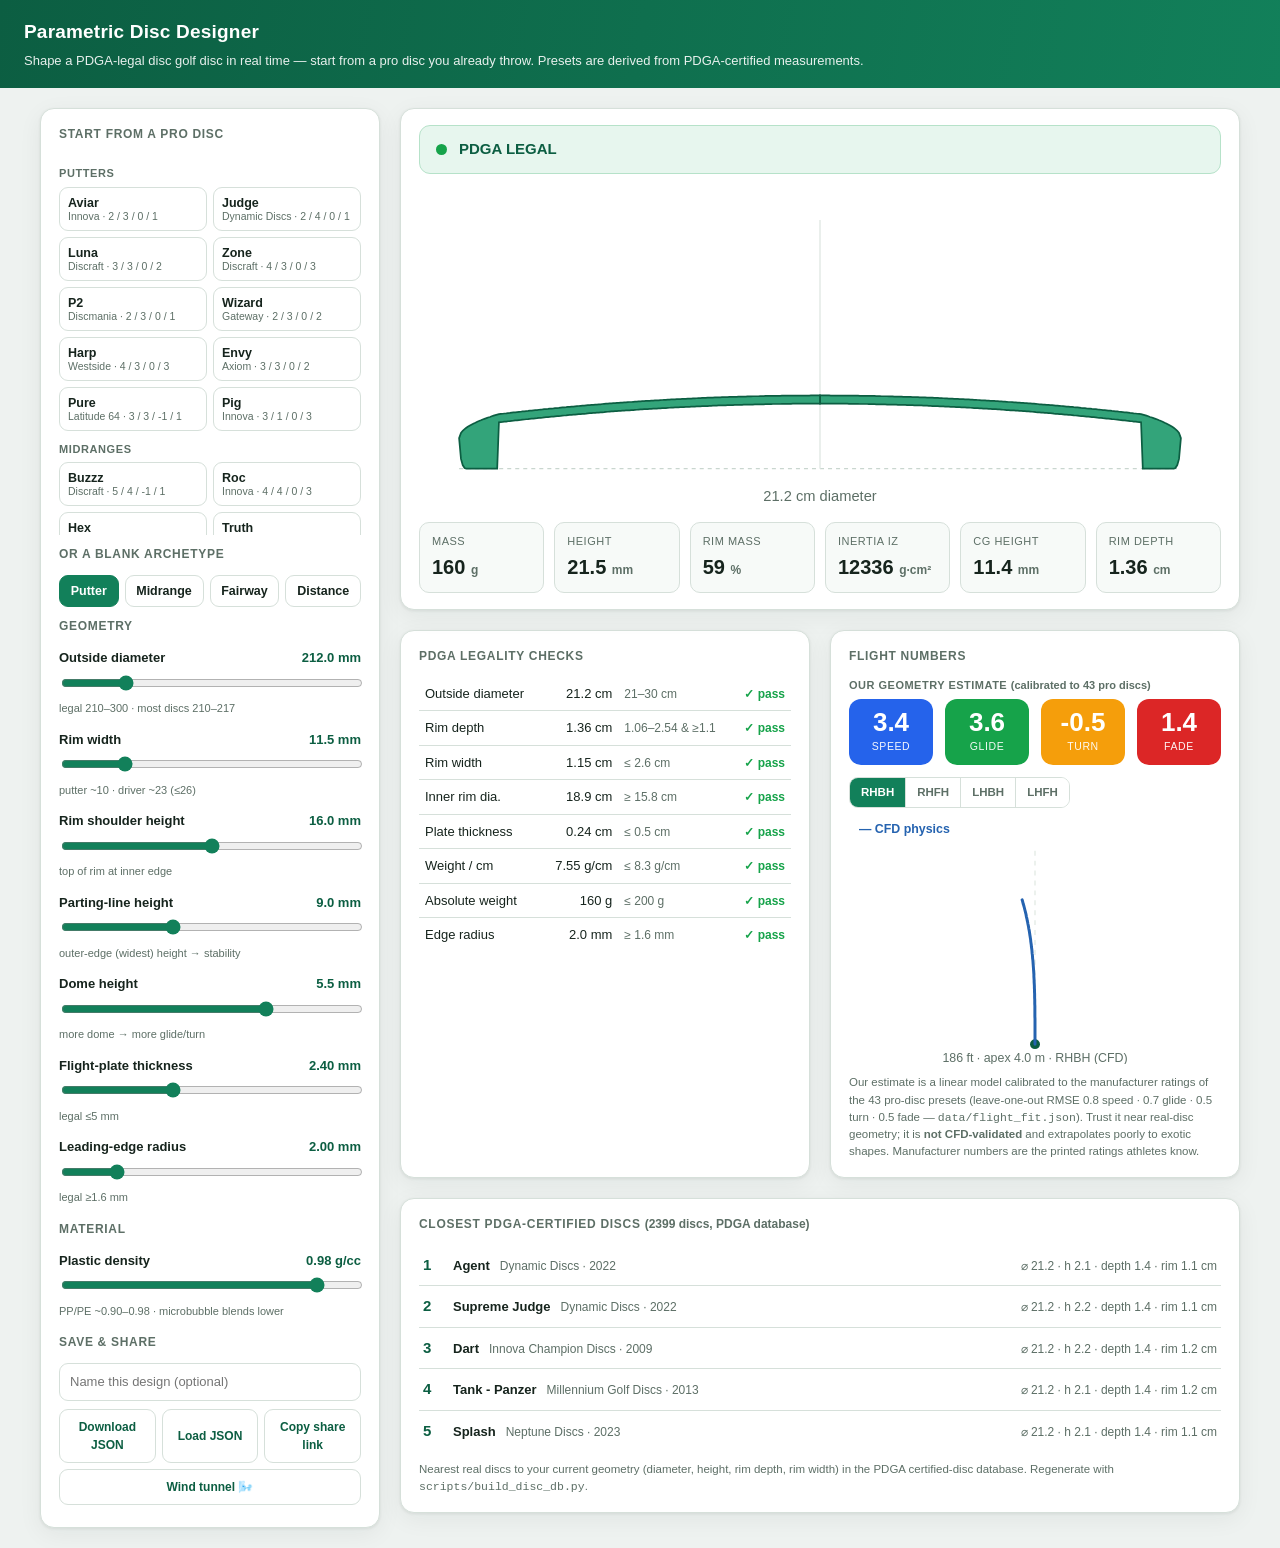
==== commit c4a2dcd0: "Wind tunnel page: live 2-D LBM flow sim + raw CFD sweep explorer - wind_tunnel.html: D2Q9 lattice-Bo" ====
--- a/disc_designer.html
+++ b/disc_designer.html
@@ -116,6 +116,7 @@
         <button id="btn_save">Download JSON</button>
         <button id="btn_load">Load JSON</button>
         <button id="btn_share">Copy share link</button>
+        <button id="btn_tunnel">Wind tunnel 🌬️</button>
       </div>
       <input type="file" id="loadfile" accept=".json,application/json" hidden>
       <div class="hint" id="savemsg" style="margin-top:6px"></div>
@@ -523,6 +524,12 @@
   try{await navigator.clipboard.writeText(url);msg("Share link copied to clipboard.");}
   catch(e){msg("Link is in the address bar — copy it from there.");}
 });
+document.getElementById("btn_tunnel").addEventListener("click",()=>{
+  const q=new URLSearchParams();
+  DESIGN_KEYS.forEach(k=>q.set(k,P[k]));
+  if(nameEl.value.trim())q.set("name",nameEl.value.trim());
+  location.href="wind_tunnel.html#design?"+q.toString();
+});
 
 /* ---- disc handed over from the database browser (index.html) via URL hash ---- */
 function loadFromHash(){
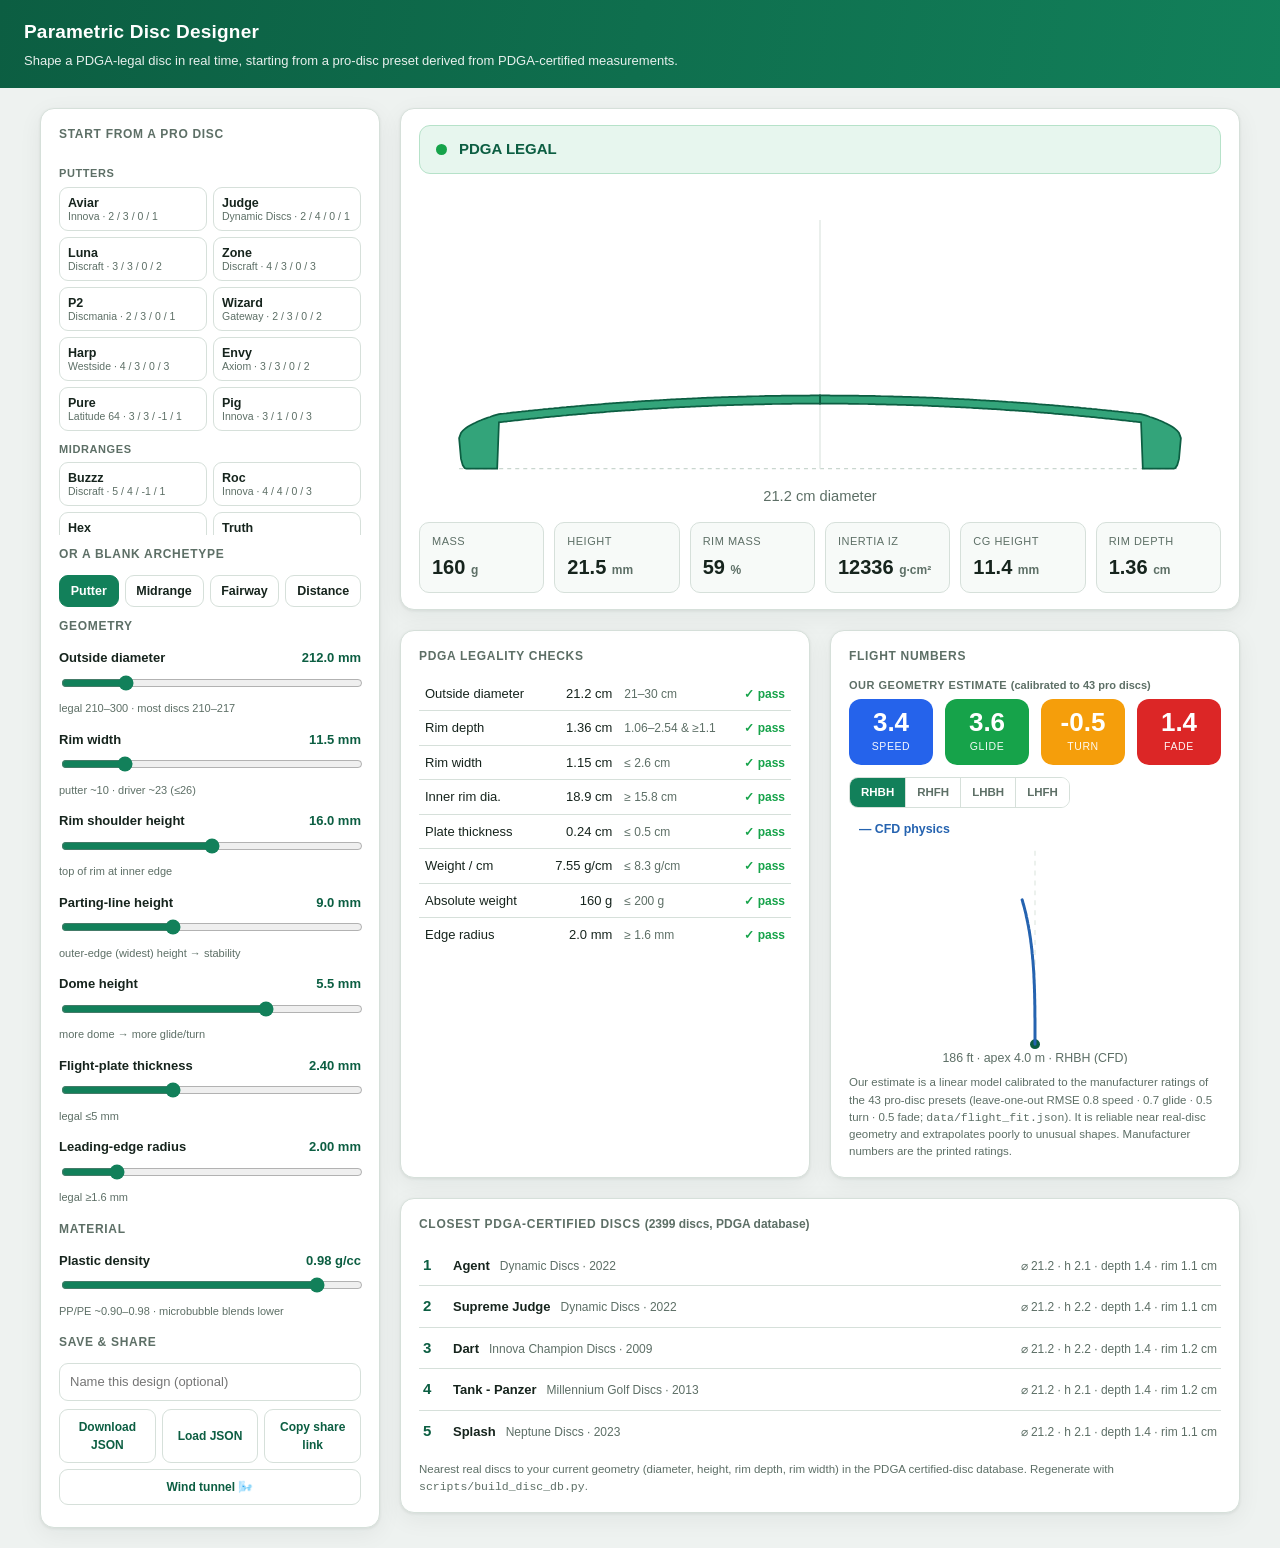
==== commit 8bf9d874: "Copy edit across the site: remove AI-tell prose patterns Applied the deslop skill (github.com/stephe" ====
--- a/disc_designer.html
+++ b/disc_designer.html
@@ -93,7 +93,7 @@
 <body>
 <header>
   <h1>Parametric Disc Designer</h1>
-  <p>Shape a PDGA-legal disc golf disc in real time — start from a pro disc you already throw. Presets are derived from PDGA-certified measurements.</p>
+  <p>Shape a PDGA-legal disc in real time, starting from a pro-disc preset derived from PDGA-certified measurements.</p>
 </header>
 
 <div class="wrap">
@@ -258,7 +258,7 @@
 });
 
 const proEl=document.getElementById("prodiscs");
-if(!PRO_DISCS.length)proEl.innerHTML='<div class="hint" style="font-size:12px;color:var(--muted)">pro_discs.js not found — run <code>scripts/build_disc_db.py</code></div>';
+if(!PRO_DISCS.length)proEl.innerHTML='<div class="hint" style="font-size:12px;color:var(--muted)">pro_discs.js not found; run <code>scripts/build_disc_db.py</code></div>';
 ["Putter","Midrange","Fairway","Distance"].forEach(cls=>{
   const lbl=document.createElement("div");lbl.className="cat";lbl.textContent=cls+"s";
   proEl.appendChild(lbl);
@@ -288,7 +288,7 @@
 
 /* ---- closest certified discs ---- */
 const DB=(typeof DISC_DB!=="undefined")?DISC_DB:[];
-document.getElementById("dbcount").textContent=DB.length?`(${DB.length} discs, PDGA database)`:"(disc_db.js not found — run scripts/build_disc_db.py)";
+document.getElementById("dbcount").textContent=DB.length?`(${DB.length} discs, PDGA database)`:"(disc_db.js not found; run scripts/build_disc_db.py)";
 function closestDiscs(mp,k){
   // distance in mm-space, each dimension scaled by a typical spread
   const q=[P.D_out_mm,mp.total_height_mm,mp.cavity_depth_mm,P.rim_width_mm];
@@ -309,7 +309,7 @@
   const lb=document.getElementById("legalbar"),lt=document.getElementById("legaltext");
   lb.className="legalbar "+(chk.all?"ok":"no");
   const ad=activeDisc();
-  lt.innerHTML=(chk.all?"PDGA LEGAL":"OUT OF SPEC — "+chk.checks.filter(c=>!c.pass).map(c=>c.name).join(", "))
+  lt.innerHTML=(chk.all?"PDGA LEGAL":"OUT OF SPEC: "+chk.checks.filter(c=>!c.pass).map(c=>c.name).join(", "))
     +(ad?`<span class="protag">based on ${ad.mfr} ${ad.name}</span>`:"");
 
   /* cross-section */
@@ -343,7 +343,7 @@
       <tr><th>Property</th><th>Certified</th><th>Model</th></tr>
       ${rows.map(r=>`<tr><td>${r[0]}</td><td style="text-align:right;font-variant-numeric:tabular-nums">${r[1]}</td><td style="text-align:right;font-variant-numeric:tabular-nums">${r[2]}</td></tr>`).join("")}
       </tbody></table>
-      <div class="note">Certified values from the PDGA database. Plate thickness, parting line, and nose radius aren't published — the model estimates them per class, so small differences are expected.</div>`;
+      <div class="note">Certified values from the PDGA database. Plate thickness, parting line, and nose radius aren't published; the model estimates them per class, so small differences are expected.</div>`;
   }else fid.innerHTML="";
 
   /* checks */
@@ -356,7 +356,7 @@
   const cols={speed:"var(--speed)",glide:"var(--glide)",turn:"var(--turn)",fade:"var(--fade)"};
   const mfr=document.getElementById("mfrflight");
   if(ad&&ad.fl){
-    mfr.innerHTML=`<div class="flightlbl">${ad.mfr} ${ad.name} — manufacturer rating</div>
+    mfr.innerHTML=`<div class="flightlbl">${ad.mfr} ${ad.name} · manufacturer rating</div>
       <div class="flight">${["speed","glide","turn","fade"].map((k,j)=>
       `<div class="fnum" style="background:${cols[k]}"><div class="n">${ad.fl[j]}</div><div class="l">${k}</div></div>`).join("")}</div>`;
   }else mfr.innerHTML="";
@@ -513,7 +513,7 @@
     const j=JSON.parse(await f.text());
     applyParams(j.params||j,j.name||"");  // accepts saved designs, cfd case files, or bare param objects
     msg("Loaded "+f.name);
-  }catch(e){msg("Couldn't load that file — "+e.message);}
+  }catch(e){msg("Couldn't load that file: "+e.message);}
 });
 document.getElementById("btn_share").addEventListener("click",async()=>{
   const q=new URLSearchParams();
@@ -522,7 +522,7 @@
   const url=location.origin+location.pathname+"#design?"+q.toString();
   history.replaceState(null,"",url);
   try{await navigator.clipboard.writeText(url);msg("Share link copied to clipboard.");}
-  catch(e){msg("Link is in the address bar — copy it from there.");}
+  catch(e){msg("Copy the link from the address bar.");}
 });
 document.getElementById("btn_tunnel").addEventListener("click",()=>{
   const q=new URLSearchParams();
@@ -554,8 +554,8 @@
   return true;
 }
 if(typeof FLIGHT_FIT==="undefined"){
-  document.getElementById("estlbl").textContent="(uncalibrated heuristic — run scripts/fit_flight_numbers.py)";
-  document.getElementById("estnote").innerHTML="Our estimate is a rough geometry heuristic — <b>not calibrated, not CFD-validated</b>. Run <code>scripts/fit_flight_numbers.py</code> to generate <code>flight_fit.js</code>.";
+  document.getElementById("estlbl").textContent="(uncalibrated heuristic; run scripts/fit_flight_numbers.py)";
+  document.getElementById("estnote").innerHTML="Our estimate is a rough geometry heuristic: not calibrated and not CFD-validated. Run <code>scripts/fit_flight_numbers.py</code> to generate <code>flight_fit.js</code>.";
 }else{
   // pull calibration stats straight from the fit so this text can't go stale
   const n=PRO_DISCS.length||"the";
@@ -563,9 +563,9 @@
   document.getElementById("estlbl").textContent=`(calibrated to ${n} pro discs)`;
   document.getElementById("estnote").innerHTML=
     `Our estimate is a linear model calibrated to the manufacturer ratings of the ${n} pro-disc presets `+
-    `(leave-one-out RMSE ${rm("speed")} speed · ${rm("glide")} glide · ${rm("turn")} turn · ${rm("fade")} fade — `+
-    `<code>data/flight_fit.json</code>). Trust it near real-disc geometry; it is <b>not CFD-validated</b> and `+
-    `extrapolates poorly to exotic shapes. Manufacturer numbers are the printed ratings athletes know.`;
+    `(leave-one-out RMSE ${rm("speed")} speed · ${rm("glide")} glide · ${rm("turn")} turn · ${rm("fade")} fade; `+
+    `<code>data/flight_fit.json</code>). It is reliable near real-disc geometry and extrapolates poorly to `+
+    `unusual shapes. Manufacturer numbers are the printed ratings.`;
 }
 if(!loadFromHash())setActivePreset("Putter");
 window.addEventListener("hashchange",()=>{if(loadFromHash()){syncSliders();render();}});
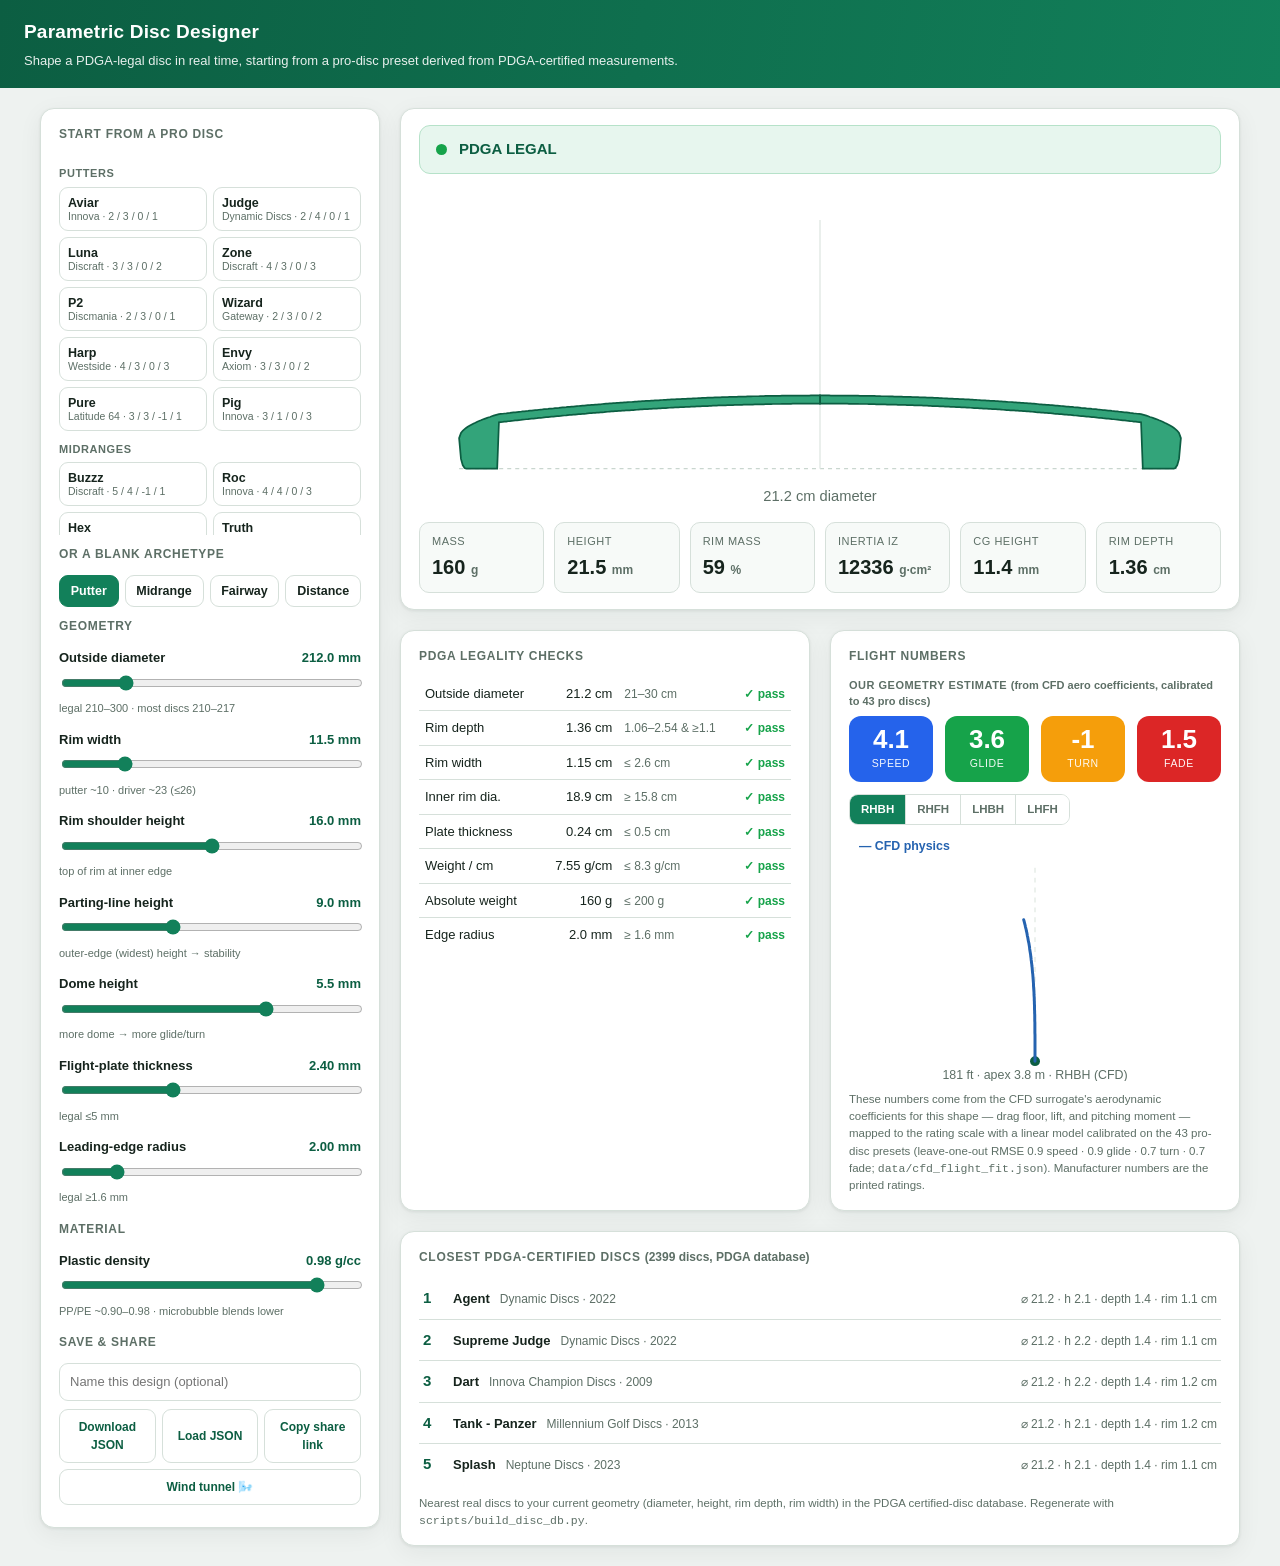
==== commit a1fc9a6c: "Complete the CFD roadmap baseline: wind-tunnel anchor, trajectory validation, CFD flight numbers - B" ====
--- a/disc_designer.html
+++ b/disc_designer.html
@@ -156,21 +156,36 @@
   </div>
 </div>
 
+<script src="disc_common.js"></script>
 <script src="disc_db.js"></script>
 <script src="pro_discs.js"></script>
 <script src="flight_fit.js"></script>
 <script src="cfd_surrogate.js"></script>
 <script src="cfd_flight.js"></script>
+<script src="cfd_flight_fit.js"></script>
 <script>
-/* ---- compute (1:1 port of disc_model.py / disc_compute.js) ---- */
-const clamp=(v,lo,hi)=>Math.min(Math.max(v,lo),hi);
-function derived(p){const R=p.D_out_mm/2;return{R,R_in:R-p.rim_width_mm};}
-function zTop(p,r){const{R,R_in}=derived(p);if(r<=R_in){const x=clamp(r/Math.max(R_in,1e-9),0,1);return p.rim_shoulder_mm+p.dome_mm*(1-Math.pow(x,2));}const u=clamp((r-R_in)/Math.max(p.rim_width_mm,1e-9),0,1);const drop=p.rim_shoulder_mm-p.parting_line_mm;return p.parting_line_mm+drop*Math.pow(1-u,1/2);}
-function zBot(p,r){const{R,R_in}=derived(p);if(r<=R_in)return zTop(p,r)-p.plate_thick_mm;if(r>=R-p.nose_radius_mm){const t=clamp((r-(R-p.nose_radius_mm))/Math.max(p.nose_radius_mm,1e-9),0,1);return p.parting_line_mm*(1-Math.sqrt(Math.max(1-t*t,0)));}return 0;}
-function massProperties(p,n){n=n||3000;const{R,R_in}=derived(p);const dr=R/(n-1);let V=0,Iz=0,Vz=0,rimV=0;for(let i=0;i<n;i++){const r=R*i/(n-1);const top=zTop(p,r),bot=zBot(p,r);const h=Math.max(top-bot,0);const zmid=.5*(top+bot);const ringV=2*Math.PI*r*h*dr;V+=ringV;Vz+=ringV*zmid;if(r>R_in)rimV+=ringV;const r_cm=r/10,h_cm=h/10;const dm=p.density_gcc*2*Math.PI*r_cm*h_cm*(dr/10);Iz+=dm*r_cm*r_cm;}const V_cm3=V/1000;return{volume_cm3:V_cm3,mass_g:V_cm3*p.density_gcc,Iz_gcm2:Iz,cg_height_mm:V>0?Vz/V:0,rim_mass_fraction:V>0?rimV/V:0,cavity_depth_mm:zTop(p,R_in)-p.plate_thick_mm,total_height_mm:zTop(p,0),inner_rim_dia_mm:2*R_in};}
+/* ---- compute (profile/mass model in disc_common.js; checks + flight fit here) ---- */
 function pdgaCheck(p,mp){mp=mp||massProperties(p);const D=p.D_out_mm/10,cav=mp.cavity_depth_mm/10,c=[];const add=(n,ok,v,l)=>c.push({name:n,pass:!!ok,value:v,limit:l});add("Outside diameter",D>=21&&D<=30,D.toFixed(1)+" cm","21–30 cm");add("Rim depth",cav>=.05*D&&cav<=.12*D&&cav>=1.1,cav.toFixed(2)+" cm",(.05*D).toFixed(2)+"–"+(.12*D).toFixed(2)+" & ≥1.1");add("Rim width",p.rim_width_mm/10<=2.6,(p.rim_width_mm/10).toFixed(2)+" cm","≤ 2.6 cm");add("Inner rim dia.",mp.inner_rim_dia_mm/10>=15.8,(mp.inner_rim_dia_mm/10).toFixed(1)+" cm","≥ 15.8 cm");add("Plate thickness",p.plate_thick_mm/10<=.5,(p.plate_thick_mm/10).toFixed(2)+" cm","≤ 0.5 cm");add("Weight / cm",mp.mass_g<=8.3*D,(mp.mass_g/D).toFixed(2)+" g/cm","≤ 8.3 g/cm");add("Absolute weight",mp.mass_g<=200,mp.mass_g.toFixed(0)+" g","≤ 200 g");add("Edge radius",p.nose_radius_mm>=1.6,p.nose_radius_mm.toFixed(1)+" mm","≥ 1.6 mm");return{checks:c,all:c.every(x=>x.pass)};}
 function flightEstimate(p,mp){
   mp=mp||massProperties(p);
+  if(typeof CFD_FLIGHT_FIT!=="undefined"&&typeof CFDFlight!=="undefined"&&typeof CFD_SURROGATE!=="undefined"){
+    // CFD tier (scripts/fit_cfd_flight_numbers.py): surrogate aero
+    // coefficients -> ratings, calibrated to the pro-disc presets
+    const c=CFDFlight.cfdAero(p);
+    const a5=5*Math.PI/180;
+    const trim=c.CMa?(-c.CM0/c.CMa)*180/Math.PI:0;
+    const feat={CD0m:c.CD0,CDa:c.CDa,CL0:c.CL0,CM0:c.CM0,
+      CM5:c.CM0+c.CMa*a5,CD5:c.CD0+c.CDa*Math.pow(a5-c.alpha0,2),
+      trim:clamp(trim,-20,30)};
+    const out={};
+    for(const k of ["speed","glide","turn","fade"]){
+      const m=CFD_FLIGHT_FIT[k];
+      let v=m.intercept;
+      for(const f in m.features)v+=m.features[f]*feat[f];
+      out[k]=Math.round(clamp(v,m.clamp[0],m.clamp[1])*10)/10;
+    }
+    return out;
+  }
   if(typeof FLIGHT_FIT!=="undefined"){
     // calibrated linear models (scripts/fit_flight_numbers.py) — fit to the
     // manufacturer flight numbers of the pro-disc presets (data/pro_discs.json)
@@ -201,12 +216,6 @@
   {k:"nose_radius_mm",label:"Leading-edge radius",min:1.6,max:4,step:.05,unit:"mm",hint:"legal ≥1.6 mm",grp:"geo"},
   {k:"density_gcc",label:"Plastic density",min:.85,max:1.00,step:.005,unit:"g/cc",hint:"PP/PE ~0.90–0.98 · microbubble blends lower",grp:"mat"},
 ];
-const PRESETS={
-  Putter:{D_out_mm:212,rim_width_mm:11.5,rim_shoulder_mm:16,parting_line_mm:9,dome_mm:5.5,plate_thick_mm:2.4,nose_radius_mm:2.0,density_gcc:.98},
-  Midrange:{D_out_mm:212,rim_width_mm:13.5,rim_shoulder_mm:14.5,parting_line_mm:10,dome_mm:3.5,plate_thick_mm:2.2,nose_radius_mm:2.2,density_gcc:.97},
-  Fairway:{D_out_mm:212,rim_width_mm:17.5,rim_shoulder_mm:13.5,parting_line_mm:9,dome_mm:2.0,plate_thick_mm:1.9,nose_radius_mm:1.8,density_gcc:.95},
-  Distance:{D_out_mm:211,rim_width_mm:22,rim_shoulder_mm:13.5,parting_line_mm:8,dome_mm:1.0,plate_thick_mm:1.6,nose_radius_mm:1.7,density_gcc:.90},
-};
 
 /* ---- pro disc library ------------------------------------------------
    PRO_DISCS is generated from data/pro_discs.json by scripts/build_disc_db.py
@@ -215,29 +224,6 @@
    what the PDGA doesn't publish (plate thickness, parting line, nose radius)
    with per-class estimates. */
 if(typeof PRO_DISCS==="undefined")window.PRO_DISCS=[];
-const CLASS_EST={ // per-class estimates for what PDGA doesn't publish
-  Putter:  {plate:3.2,nose:3.0},
-  Midrange:{plate:2.6,nose:2.5},
-  Fairway: {plate:2.0,nose:2.0},
-  Distance:{plate:1.7,nose:1.7},
-};
-function paramsFromCertified(d){
-  const est=CLASS_EST[d.cls];
-  const shoulder=d.rd+est.plate;                       // cavity depth = shoulder − plate
-  const dome=clamp(d.h-shoulder,0.2,8);                // total height = shoulder + dome
-  const stab=d.fl?d.fl[3]+d.fl[2]:1;                   // fade+turn: net stability (neutral if unknown)
-  const parting=clamp(shoulder*(0.60-0.04*stab),5,shoulder-2); // estimated: lower parting line → more overstable
-  const p={D_out_mm:d.dia,rim_width_mm:d.rw,rim_shoulder_mm:+shoulder.toFixed(1),
-    parting_line_mm:+parting.toFixed(1),dome_mm:+dome.toFixed(1),
-    plate_thick_mm:est.plate,nose_radius_mm:est.nose,density_gcc:.95};
-  // fit density so the model's mass lands on the certified max weight (clamped to real
-  // plastics). PDGA lists max weight rounded up, so also respect the exact 8.3 g/cm rule.
-  const target=Math.min(d.wt,8.3*d.dia/10)-0.5;
-  const vol=massProperties({...p,density_gcc:1}).volume_cm3;
-  p.density_gcc=+clamp(target/Math.max(vol,1e-9),.85,1.00).toFixed(3);
-  return p;
-}
-
 let P={...PRESETS.Putter};
 let activePro=null;     // index into PRO_DISCS, or null
 let importedDisc=null;  // disc handed over from the database browser (index.html), or null
@@ -553,7 +539,16 @@
   setActivePreset(null);setActivePro(-1);
   return true;
 }
-if(typeof FLIGHT_FIT==="undefined"){
+if(typeof CFD_FLIGHT_FIT!=="undefined"&&typeof CFDFlight!=="undefined"&&typeof CFD_SURROGATE!=="undefined"){
+  const n=PRO_DISCS.length||"the";
+  const rm=k=>CFD_FLIGHT_FIT[k].loo_rmse.toFixed(1);
+  document.getElementById("estlbl").textContent=`(from CFD aero coefficients, calibrated to ${n} pro discs)`;
+  document.getElementById("estnote").innerHTML=
+    `These numbers come from the CFD surrogate's aerodynamic coefficients for this shape — drag floor, `+
+    `lift, and pitching moment — mapped to the rating scale with a linear model calibrated on the ${n} `+
+    `pro-disc presets (leave-one-out RMSE ${rm("speed")} speed · ${rm("glide")} glide · ${rm("turn")} turn `+
+    `· ${rm("fade")} fade; <code>data/cfd_flight_fit.json</code>). Manufacturer numbers are the printed ratings.`;
+}else if(typeof FLIGHT_FIT==="undefined"){
   document.getElementById("estlbl").textContent="(uncalibrated heuristic; run scripts/fit_flight_numbers.py)";
   document.getElementById("estnote").innerHTML="Our estimate is a rough geometry heuristic: not calibrated and not CFD-validated. Run <code>scripts/fit_flight_numbers.py</code> to generate <code>flight_fit.js</code>.";
 }else{
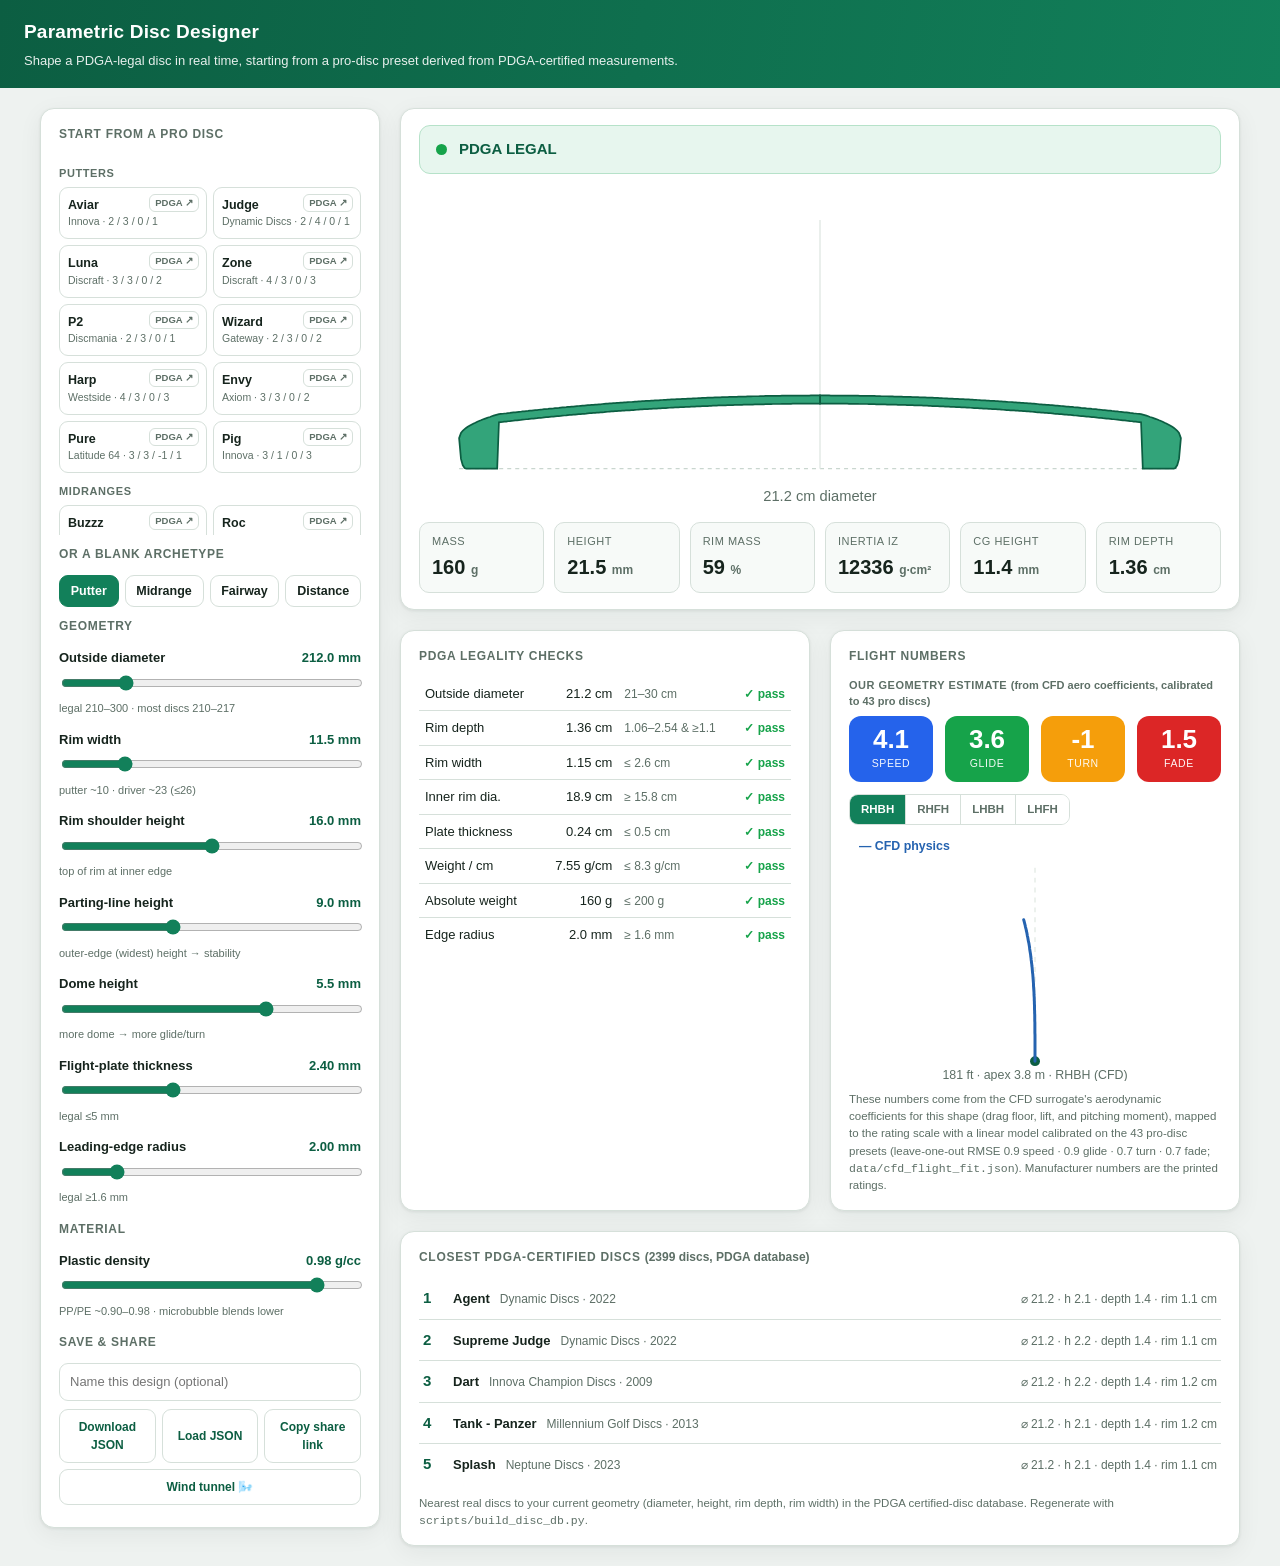
==== commit f3fa6683: "Presentation pass: home page redesign, bug fixes, deslop copy edit - Home: minimal full-width tiles " ====
--- a/disc_designer.html
+++ b/disc_designer.html
@@ -25,12 +25,17 @@
   .card h2{margin:0 0 12px;font-size:12px;text-transform:uppercase;letter-spacing:.7px;color:var(--muted)}
   .cat{font-size:11px;font-weight:700;text-transform:uppercase;letter-spacing:.6px;color:var(--muted);margin:10px 0 5px}
   .presets{display:flex;flex-wrap:wrap;gap:6px;margin-bottom:2px}
-  .presets button{flex:1 1 45%;padding:8px 8px;border:1px solid var(--line);background:#fff;color:var(--ink);
+  .presets button,.presets .pbtn{flex:1 1 45%;padding:8px 8px;border:1px solid var(--line);background:#fff;color:var(--ink);
         border-radius:9px;font-size:12.5px;font-weight:600;cursor:pointer;transition:.15s;text-align:left}
-  .presets button small{display:block;font-weight:500;font-size:10.5px;color:var(--muted)}
-  .presets button:hover{border-color:var(--accent);color:var(--accent-d)}
-  .presets button.active{background:var(--accent);border-color:var(--accent);color:#fff}
-  .presets button.active small{color:#d8efe5}
+  .presets button small,.presets .pbtn small{display:block;font-weight:500;font-size:10.5px;color:var(--muted)}
+  .presets button:hover,.presets .pbtn:hover{border-color:var(--accent);color:var(--accent-d)}
+  .presets button.active,.presets .pbtn.active{background:var(--accent);border-color:var(--accent);color:#fff}
+  .presets button.active small,.presets .pbtn.active small{color:#d8efe5}
+  .pbtn{position:relative}
+  .pbtn a.ext{position:absolute;top:6px;right:7px;font-size:9.5px;font-weight:700;color:var(--muted);
+        text-decoration:none;border:1px solid var(--line);border-radius:6px;padding:1px 5px;background:#fff}
+  .pbtn a.ext:hover{color:var(--accent-d);border-color:var(--accent)}
+  .pbtn.active a.ext{background:transparent;color:#d8efe5;border-color:#7fd4b2}
   .presets.arch button{flex:1 1 auto;text-align:center}
   #prodiscs{max-height:380px;overflow-y:auto;padding-right:6px;margin-right:-6px}
   .slider{margin:13px 0}
@@ -244,6 +249,14 @@
 });
 
 const proEl=document.getElementById("prodiscs");
+// PDGA equipment-certification search, manufacturer ids from the site's filter form
+const PDGA_MFR={"Innova":270681,"Discraft":270546,"Discmania":270536,"Dynamic Discs":270576,
+  "Gateway":270651,"Westside":270936,"Axiom":270406,"Latitude 64":270706,"MVP":270751};
+function pdgaLink(d){
+  const base="https://www.pdga.com/technical-standards/equipment-certification/discs?title="+
+    encodeURIComponent(d.name);
+  return PDGA_MFR[d.mfr]?base+"&manufacturer="+PDGA_MFR[d.mfr]:base;
+}
 if(!PRO_DISCS.length)proEl.innerHTML='<div class="hint" style="font-size:12px;color:var(--muted)">pro_discs.js not found; run <code>scripts/build_disc_db.py</code></div>';
 ["Putter","Midrange","Fairway","Distance"].forEach(cls=>{
   const lbl=document.createElement("div");lbl.className="cat";lbl.textContent=cls+"s";
@@ -251,15 +264,22 @@
   const row=document.createElement("div");row.className="presets";
   PRO_DISCS.forEach((d,i)=>{
     if(d.cls!==cls)return;
-    const b=document.createElement("button");b.dataset.pro=i;
+    const b=document.createElement("div");b.className="pbtn";b.dataset.pro=i;
+    b.setAttribute("role","button");b.tabIndex=0;
     b.innerHTML=`${d.name}<small>${d.mfr} · ${d.fl.join(" / ")}</small>`;
+    const a=document.createElement("a");a.className="ext";a.href=pdgaLink(d);
+    a.target="_blank";a.rel="noopener";a.title=`${d.name} in the PDGA certification database`;
+    a.textContent="PDGA ↗";
+    a.addEventListener("click",e=>e.stopPropagation());
+    b.appendChild(a);
     b.addEventListener("click",()=>{P=paramsFromCertified(d);activePro=i;importedDisc=null;
       setActivePreset(null);setActivePro(i);syncSliders();render();});
+    b.addEventListener("keydown",e=>{if(e.key==="Enter"||e.key===" "){e.preventDefault();b.click();}});
     row.appendChild(b);
   });
   proEl.appendChild(row);
 });
-function setActivePro(i){proEl.querySelectorAll("button").forEach(b=>b.classList.toggle("active",b.dataset.pro==i));}
+function setActivePro(i){proEl.querySelectorAll("[data-pro]").forEach(b=>b.classList.toggle("active",b.dataset.pro==i));}
 
 const presetsEl=document.getElementById("presets");
 Object.keys(PRESETS).forEach(name=>{
@@ -544,8 +564,8 @@
   const rm=k=>CFD_FLIGHT_FIT[k].loo_rmse.toFixed(1);
   document.getElementById("estlbl").textContent=`(from CFD aero coefficients, calibrated to ${n} pro discs)`;
   document.getElementById("estnote").innerHTML=
-    `These numbers come from the CFD surrogate's aerodynamic coefficients for this shape — drag floor, `+
-    `lift, and pitching moment — mapped to the rating scale with a linear model calibrated on the ${n} `+
+    `These numbers come from the CFD surrogate's aerodynamic coefficients for this shape (drag floor, `+
+    `lift, and pitching moment), mapped to the rating scale with a linear model calibrated on the ${n} `+
     `pro-disc presets (leave-one-out RMSE ${rm("speed")} speed · ${rm("glide")} glide · ${rm("turn")} turn `+
     `· ${rm("fade")} fade; <code>data/cfd_flight_fit.json</code>). Manufacturer numbers are the printed ratings.`;
 }else if(typeof FLIGHT_FIT==="undefined"){
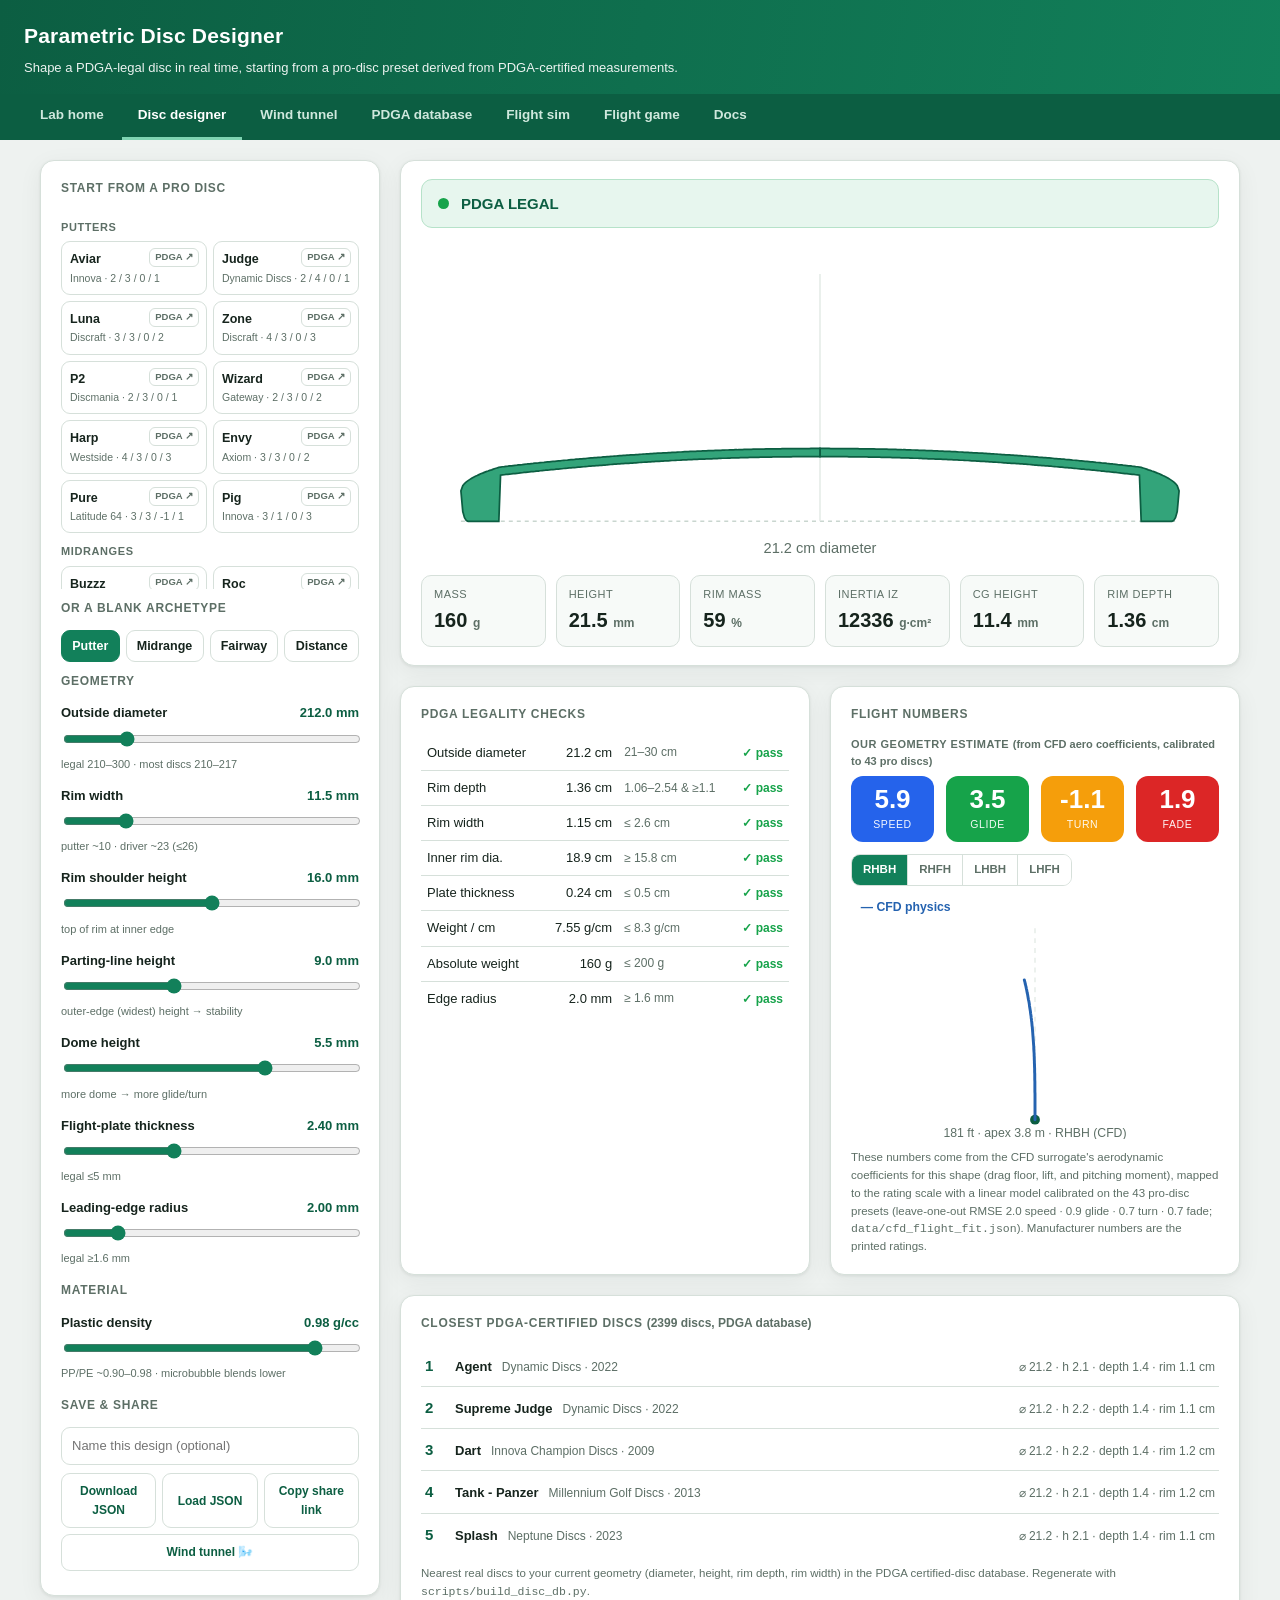
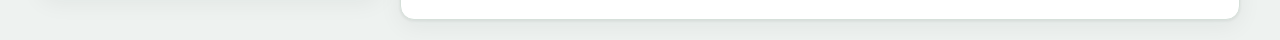
==== commit b5e7efab: "Unify the site: shared stylesheet, common nav, one page per panel Extract the shared look into site." ====
--- a/disc_designer.html
+++ b/disc_designer.html
@@ -4,25 +4,14 @@
 <meta charset="utf-8">
 <meta name="viewport" content="width=device-width, initial-scale=1">
 <title>Parametric Disc Designer</title>
+<link rel="stylesheet" href="site.css">
 <style>
   :root{
-    --bg:#eef2f0; --panel:#ffffff; --ink:#16241d; --muted:#5d6f66;
-    --line:#d6e0da; --accent:#12805a; --accent-d:#0c5e42;
     --pass:#16a34a; --fail:#dc2626;
     --speed:#2563eb; --glide:#16a34a; --turn:#f59e0b; --fade:#dc2626;
-    --shadow:0 1px 3px rgba(20,40,30,.08),0 6px 24px rgba(20,40,30,.06);
-  }
-  *{box-sizing:border-box}
-  body{margin:0;font:15px/1.5 -apple-system,BlinkMacSystemFont,"Segoe UI",Roboto,Helvetica,Arial,sans-serif;
-       background:var(--bg);color:var(--ink)}
-  header{padding:18px 24px;background:linear-gradient(100deg,var(--accent-d),var(--accent));color:#fff}
-  header h1{margin:0;font-size:19px;letter-spacing:.2px}
-  header p{margin:4px 0 0;font-size:13px;opacity:.9}
-  .wrap{max-width:1240px;margin:20px auto;padding:0 20px;display:grid;
-        grid-template-columns:340px 1fr;gap:20px;align-items:start}
-  .card{background:var(--panel);border:1px solid var(--line);border-radius:14px;
-        box-shadow:var(--shadow);padding:16px 18px}
-  .card h2{margin:0 0 12px;font-size:12px;text-transform:uppercase;letter-spacing:.7px;color:var(--muted)}
+  }
+  .wrap{max-width:1240px;display:grid;grid-template-columns:340px 1fr;gap:20px;align-items:start}
+  .card{margin-bottom:0}
   .cat{font-size:11px;font-weight:700;text-transform:uppercase;letter-spacing:.6px;color:var(--muted);margin:10px 0 5px}
   .presets{display:flex;flex-wrap:wrap;gap:6px;margin-bottom:2px}
   .presets button,.presets .pbtn{flex:1 1 45%;padding:8px 8px;border:1px solid var(--line);background:#fff;color:var(--ink);
@@ -43,7 +32,6 @@
   .slider label{font-size:13px;font-weight:600}
   .slider .val{font-variant-numeric:tabular-nums;font-size:13px;color:var(--accent-d);font-weight:700}
   .slider .hint{font-size:11px;color:var(--muted)}
-  input[type=range]{width:100%;accent-color:var(--accent);height:22px}
   .stage{display:grid;grid-template-columns:1fr;gap:20px}
   .disc-view{position:relative}
   svg{width:100%;height:auto;display:block}
@@ -52,11 +40,6 @@
   .legalbar.no{background:#fdeaea;color:#a71d1d;border:1px solid #f3c0c0}
   .legalbar .dot{width:11px;height:11px;border-radius:50%}
   .legalbar.ok .dot{background:var(--pass)} .legalbar.no .dot{background:var(--fail)}
-  .grid2{display:grid;grid-template-columns:repeat(auto-fit,minmax(120px,1fr));gap:10px}
-  .tile{background:#f7faf8;border:1px solid var(--line);border-radius:10px;padding:10px 12px}
-  .tile .k{font-size:11px;color:var(--muted);text-transform:uppercase;letter-spacing:.5px}
-  .tile .v{font-size:20px;font-weight:700;font-variant-numeric:tabular-nums;margin-top:2px}
-  .tile .v small{font-size:12px;font-weight:600;color:var(--muted)}
   table.checks{width:100%;border-collapse:collapse;font-size:13px}
   table.checks td,table.checks th{padding:7px 6px;border-bottom:1px solid var(--line)}
   table.checks th{font-size:11px;text-transform:uppercase;letter-spacing:.5px;color:var(--muted);text-align:right;font-weight:700}
@@ -71,16 +54,12 @@
   .fnum.ghost{background:#fff!important;border:2px dashed var(--line);color:var(--ink)}
   .fnum.ghost .l{color:var(--muted)}
   .flightlbl{font-size:11px;font-weight:700;color:var(--muted);text-transform:uppercase;letter-spacing:.5px;margin:10px 0 6px}
-  .note{font-size:11.5px;color:var(--muted);margin-top:10px}
-  .two{display:grid;grid-template-columns:1fr 1fr;gap:20px}
   .match{display:flex;align-items:baseline;gap:10px;padding:9px 4px;border-bottom:1px solid var(--line);font-size:13px}
   .match:last-child{border-bottom:none}
   .match .rank{font-weight:800;color:var(--accent-d);font-size:15px;min-width:20px}
   .match .name{font-weight:700}
   .match .mfr{color:var(--muted);font-size:12px}
   .match .specs{margin-left:auto;font-variant-numeric:tabular-nums;font-size:12px;color:var(--muted);text-align:right}
-  .protag{display:inline-block;background:#eaf5f0;border:1px solid #b6e2c9;color:#0c5e42;
-          border-radius:7px;padding:2px 8px;font-size:11.5px;font-weight:700;margin-left:8px}
   .handtoggle{display:flex;gap:0;border:1px solid var(--line);border-radius:9px;overflow:hidden;width:fit-content}
   .handtoggle button{border:none;background:#fff;font:inherit;font-size:11.5px;font-weight:700;
     padding:6px 11px;cursor:pointer;color:var(--muted);border-right:1px solid var(--line)}
@@ -100,6 +79,15 @@
   <h1>Parametric Disc Designer</h1>
   <p>Shape a PDGA-legal disc in real time, starting from a pro-disc preset derived from PDGA-certified measurements.</p>
 </header>
+<nav>
+  <a href="index.html">Lab home</a>
+  <a href="disc_designer.html" class="active">Disc designer</a>
+  <a href="wind_tunnel.html">Wind tunnel</a>
+  <a href="database.html">PDGA database</a>
+  <a href="flight_sim.html">Flight sim</a>
+  <a href="flight_game.html">Flight game</a>
+  <a href="docs.html">Docs</a>
+</nav>
 
 <div class="wrap">
   <!-- CONTROLS -->
--- a/site.css
+++ b/site.css
@@ -0,0 +1,33 @@
+/* Shared look for every lab page. Page-specific styles stay in each page's
+   <style> block and may override these. */
+:root{
+  --bg:#eef2f0; --panel:#ffffff; --ink:#16241d; --muted:#5d6f66;
+  --line:#d6e0da; --accent:#12805a; --accent-d:#0c5e42;
+  --shadow:0 1px 3px rgba(20,40,30,.08),0 6px 24px rgba(20,40,30,.06);
+}
+*{box-sizing:border-box}
+body{margin:0;font:15px/1.55 -apple-system,BlinkMacSystemFont,"Segoe UI",Roboto,Helvetica,Arial,sans-serif;
+     background:var(--bg);color:var(--ink)}
+header{padding:20px 24px 16px;background:linear-gradient(100deg,var(--accent-d),var(--accent));color:#fff}
+header h1{margin:0;font-size:21px;letter-spacing:.2px}
+header p{margin:5px 0 0;font-size:13px;opacity:.92;max-width:760px}
+nav{display:flex;gap:2px;background:var(--accent-d);padding:0 24px;flex-wrap:wrap}
+nav a{color:#cfe8dd;font-size:13.5px;font-weight:700;padding:11px 16px;
+  border-bottom:3px solid transparent;text-decoration:none;display:block}
+nav a:hover{color:#fff}
+nav a.active{color:#fff;border-bottom-color:#7fd4b2}
+.wrap{max-width:1180px;margin:20px auto;padding:0 20px}
+.card{background:var(--panel);border:1px solid var(--line);border-radius:14px;
+      box-shadow:var(--shadow);padding:18px 20px;margin-bottom:20px}
+.card h2{margin:0 0 12px;font-size:12px;text-transform:uppercase;letter-spacing:.7px;color:var(--muted)}
+.two{display:grid;grid-template-columns:1fr 1fr;gap:20px}
+@media(max-width:900px){.two{grid-template-columns:1fr}}
+input[type=range]{width:100%;accent-color:var(--accent);height:22px}
+.grid2{display:grid;grid-template-columns:repeat(auto-fit,minmax(120px,1fr));gap:10px}
+.tile{background:#f7faf8;border:1px solid var(--line);border-radius:10px;padding:10px 12px}
+.tile .k{font-size:11px;color:var(--muted);text-transform:uppercase;letter-spacing:.5px}
+.tile .v{font-size:20px;font-weight:700;font-variant-numeric:tabular-nums;margin-top:2px}
+.tile .v small{font-size:12px;font-weight:600;color:var(--muted)}
+.note{font-size:11.5px;color:var(--muted);margin-top:10px}
+.protag{display:inline-block;background:#eaf5f0;border:1px solid #b6e2c9;color:#0c5e42;
+        border-radius:7px;padding:2px 8px;font-size:11.5px;font-weight:700;margin-left:8px}
